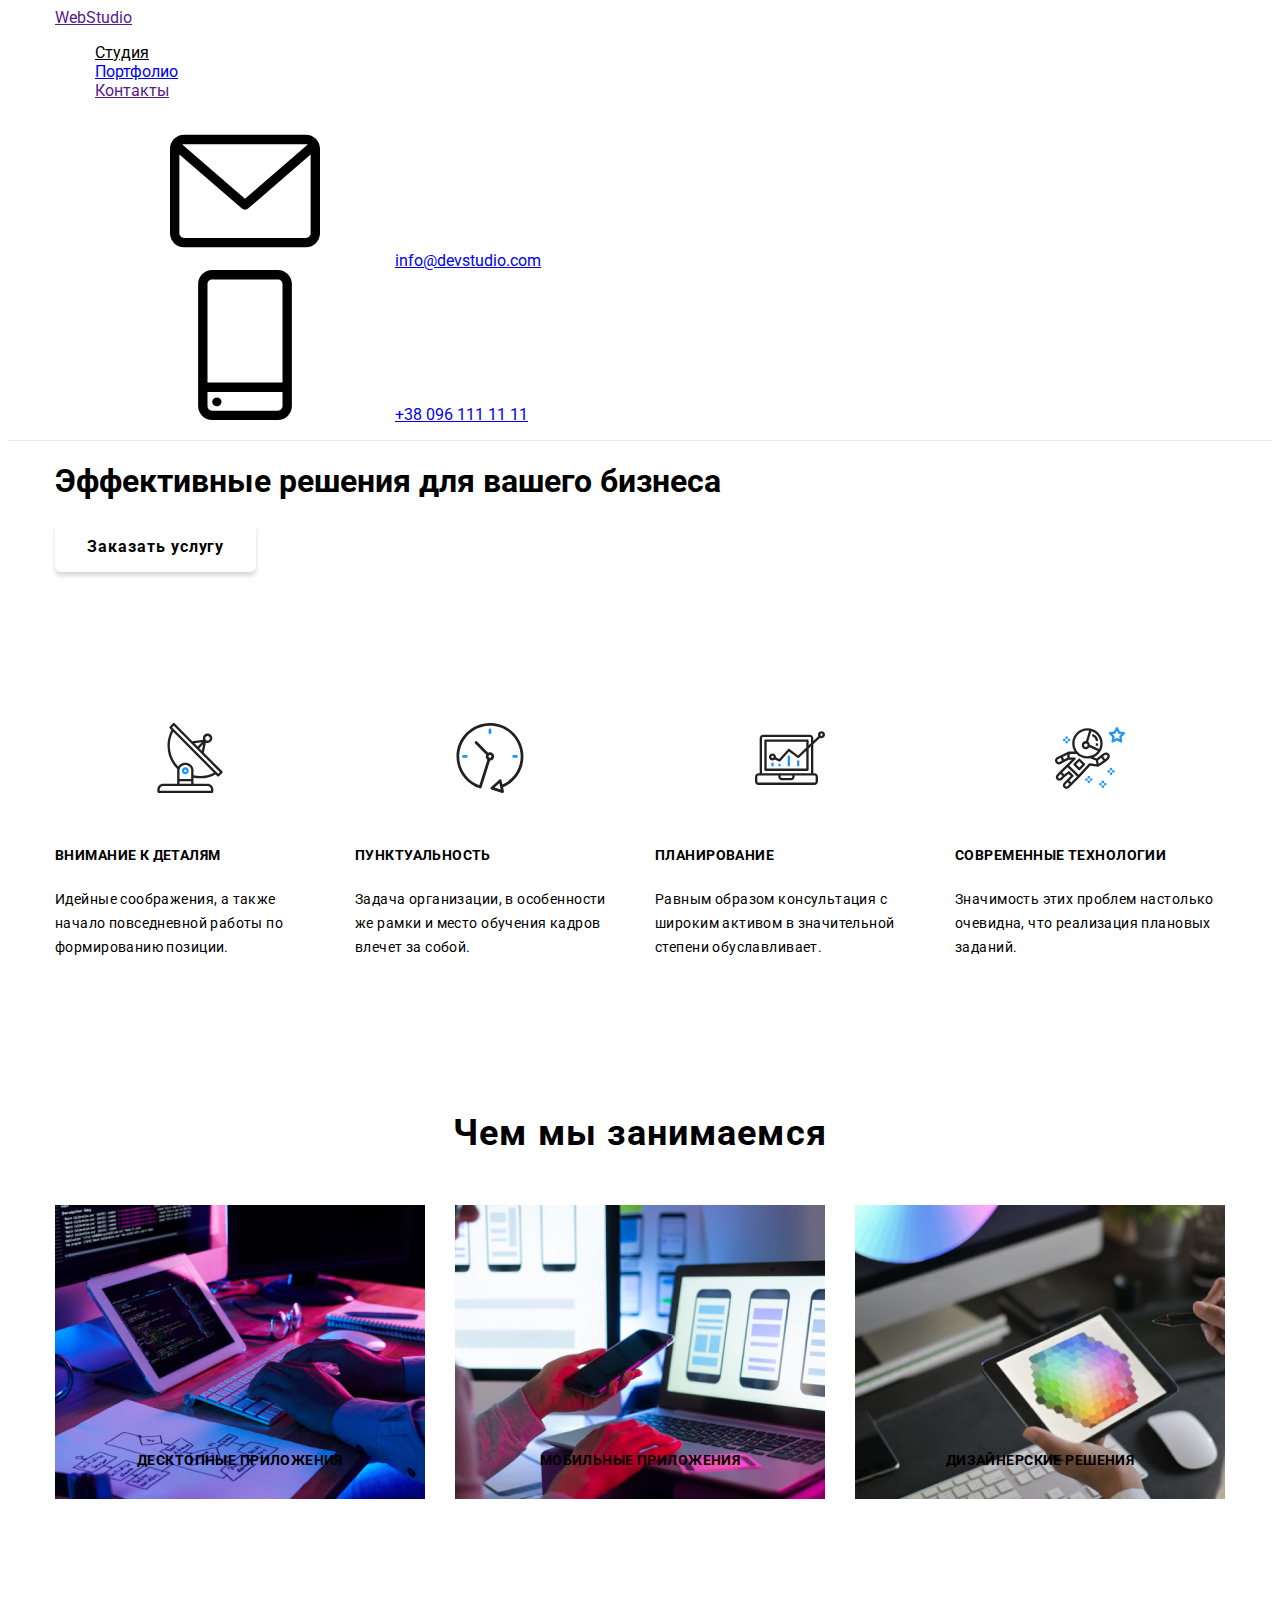
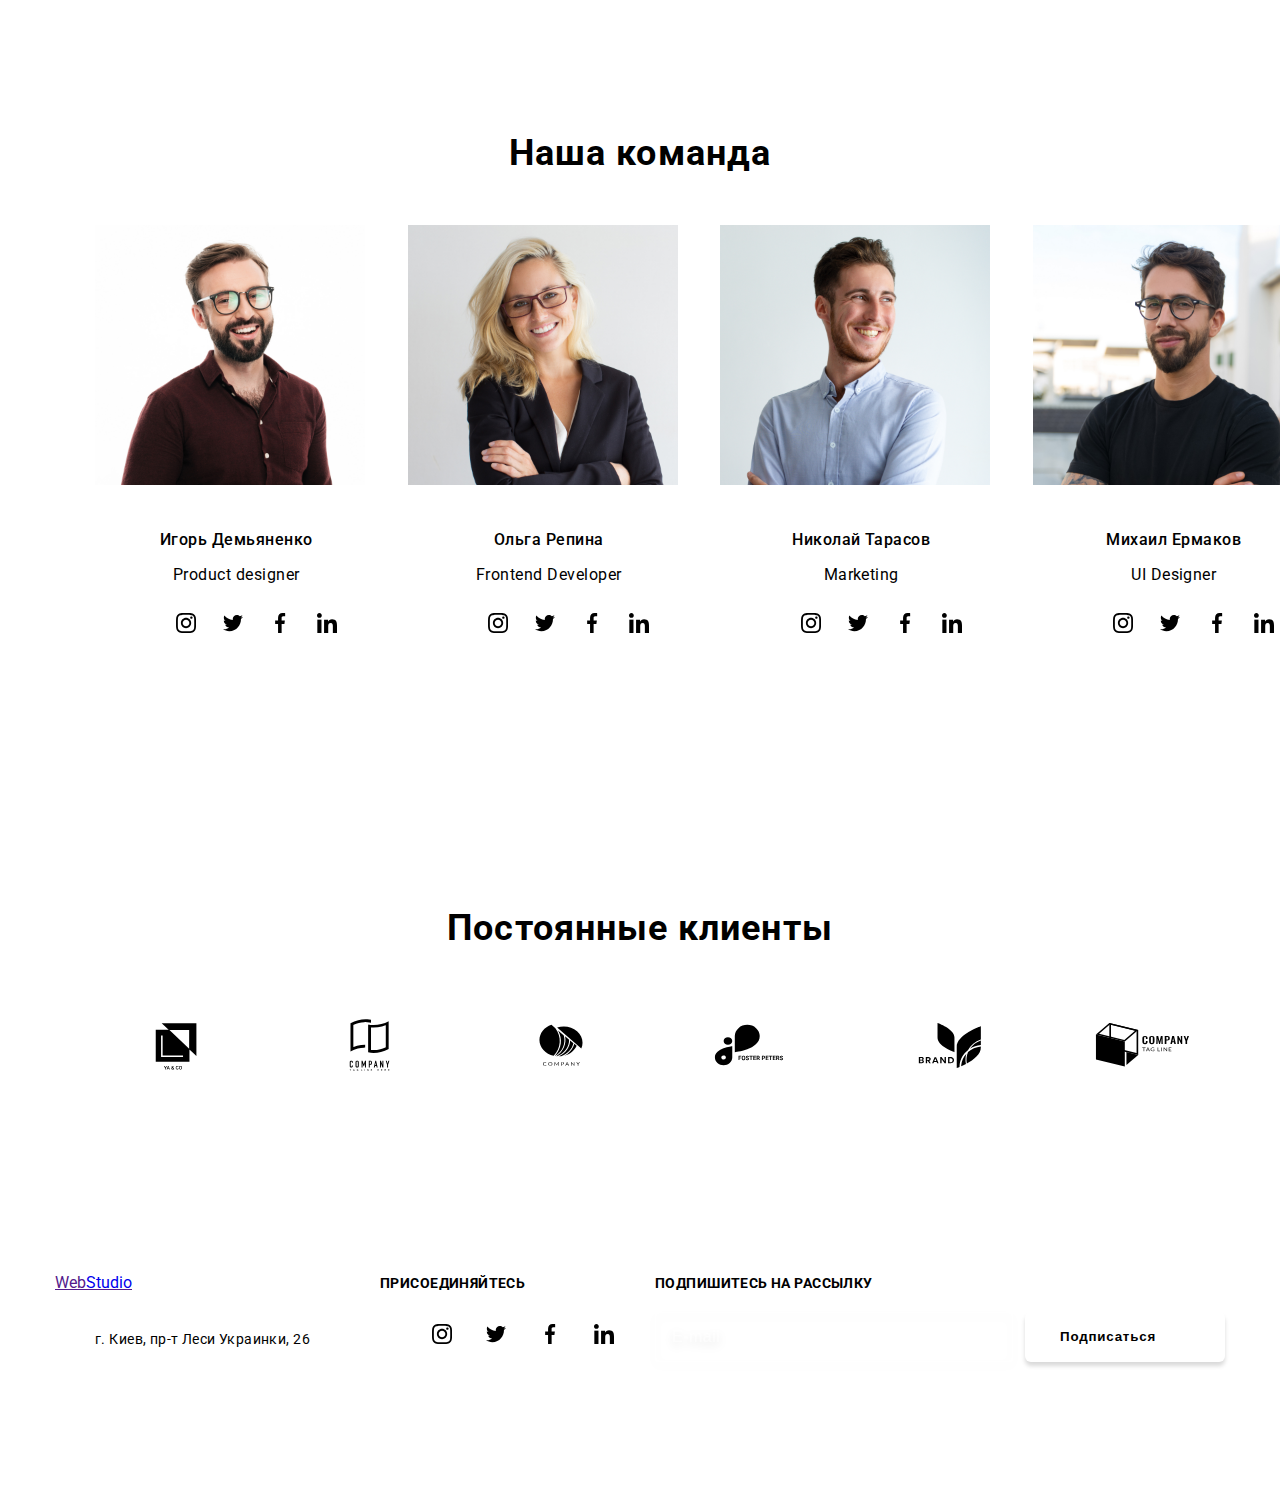
==== index.html @ b25cb5bf "HW 7 (полный П)" ====
<!DOCTYPE html>
<html lang="ru">

<head>
    <meta charset="UTF-8">
    <meta http-equiv="X-UA-Compatible" content="IE=edge">
    <meta name="viewport" content="width=device-width, initial-scale=1.0">
    
    <link rel="preconnect" href="https://fonts.googleapis.com">
    <link rel="preconnect" href="https://fonts.gstatic.com" crossorigin>
    <link
        href="https://fonts.googleapis.com/css2?family=Raleway:wght@700&family=Roboto:wght@400;500;700;900&display=swap"
        rel="stylesheet">
    <link rel="stylesheet" href="https://cdnjs.cloudflare.com/ajax/libs/modern-normalize/1.1.0/modern-normalize.min.css"
        integrity="sha512-wpPYUAdjBVSE4KJnH1VR1HeZfpl1ub8YT/NKx4PuQ5NmX2tKuGu6U/JRp5y+Y8XG2tV+wKQpNHVUX03MfMFn9Q=="
        crossorigin="anonymous" referrerpolicy="no-referrer" />
    <link rel="stylesheet" href="./css/style.css">
    <link rel="stylesheet" href="./css/main.css">
    <title>Document</title>
</head>

<body>
    <!--ШАПКА-->
    <header class="header-border">
        <div class="container">
            <nav class="header-main">
                <a href="" class="logo logo-header">Web<span class="logo-studio">Studio</span></a>
                <ul class="nav">
                    <li class="nav-item">
                        <a href="./index.html" class="nav-link current">Студия</a>
                    </li>
                    <li class="nav-item">
                        <a href="./portfolio.html" class="nav-link">Портфолио</a>
                    </li>
                    <li class="nav-item">
                        <a href="" class="nav-link">Контакты</a>
                    </li>
                </ul>
                <ul class="contacts-list">
                    <li class="li-mail">
                        <a href="mailto:info@devstudio.com" class="contacts"><svg class="header-mail">
                                <use href="./images/icons.svg#icon-envelope"></use>
                            </svg>info@devstudio.com
                        </a>
                    <li class="contacts-last-child"><a href="tel:+380961111111" class="contacts"><svg
                                class="header-phone">
                                <use href="./images/icons.svg#icon-smartphone"></use>
                            </svg>+38 096 111 11 11</a>
                    </li>
                </ul>
            </nav>
        </div>
    </header>
    <main>
        <!--ГЕРОЙ-->
        <section class="hero-section">
            <div class="container">
                <h1 class="hero-title">Эффективные решения
                    для вашего бизнеса</h1>
                <button type="button" class="hero-button button" data-modal-open>Заказать услугу</button>
            </div>
        </section>
        <!--КАК МЫ РАБОТАЕМ-->
        <section class="section">
            <div class="container">
                <h2 class="hidden">Как мы работаем</h2>
                <ul class="ul-features">
                    <li class="features-item">
                        <p class="icon-block-features">
                            <svg class="features-icon" width="70" height="70">
                                <use href="./images/icons.svg#icon-antenna-1"></use>
                            </svg>
                        </p>
                        <h3 class="features">Внимание к деталям</h3>
                        <p class="features-paragraph">Идейные соображения, а также начало повседневной работы по
                            формированию позиции.
                        </p>
                    </li>
                    <li class="features-item">
                        <p class="icon-block-features">
                            <svg class="features-icon" width="70" height="70">
                                <use href="./images/icons.svg#icon-clock-1"></use>
                            </svg>
                        </p>
                        <h3 class="features">Пунктуальность</h3>
                        <p class="features-paragraph">Задача организации, в особенности же рамки и место обучения кадров
                            влечет за
                            собой.</p>
                    </li>
                    <li class="features-item">
                        <p class="icon-block-features">
                            <svg class="features-icon" width="70" height="70">
                                <use href="./images/icons.svg#icon-lap-top"></use>
                            </svg>
                        </p>
                        <h3 class="features">Планирование</h3>
                        <p class="features-paragraph">Равным образом консультация с широким активом в значительной
                            степени
                            обуславливает.</p>
                    </li>
                    <li class="features-item">
                        <p class="icon-block-features">
                            <svg class="features-icon" width="70" height="70">
                                <use href="./images/icons.svg#icon-astronaut-1"></use>
                            </svg>
                        </p>
                        <h3 class="features">Современные ТЕХНОЛОГИИ</h3>
                        <p class="features-paragraph">Значимость этих проблем настолько очевидна, что реализация
                            плановых заданий.</p>
                    </li>
                </ul>
            </div>
        </section>
        <!--ЧЕМ МЫ ЗАНИМАЕМСЯ-->
        <section class="section-what-we-do">
            <div class="container">
                <h2 class="title-examples">Чем мы занимаемся</h2>
                <ul class="ul-what-we-do">
                    <li class="what-we-do-item">
                        <div class="pic-div"><img class="img" width="370" height="294" 
                                src="./images/box1.jpg" alt="Картинка планшета">
                            <div class="what-we-do-overlay">
                                <p class="what-we-do-text">Десктопные приложения</p>
                            </div>
                        </div>
                    </li>
                    <li class="what-we-do-item">
                        <div class="pic-div">
                            <img width="370" height="294" class="img" src="./images/box2.jpg" alt="Картинка ноутбука">
                            <div class="what-we-do-overlay">
                                <p class="what-we-do-text">Мобильные приложения</p>
                            </div>
                        </div>
                    </li>
                    <li class="what-we-do-item">
                        <div class="pic-div">
                            <img width="370" height="294" class="img" src="./images/box3.jpg"
                                alt="Картинка планшета в руках">
                            <div class="what-we-do-overlay">
                                <p class="what-we-do-text">Дизайнерские решения</p>
                            </div>
                        </div>
                    </li>
                </ul>
            </div>
        </section>
        <!--НАША КОМАНДА-->
        <section class="out-team section">
            <div class="container">
                <h2 class="title-examples">Наша команда</h2>
                <ul class="team">
                    <li class="team-item">
                        <img src="./images/team1.jpg" class="img" alt="Игорь_Демьяненко" width=270 height="260">
                        <div class="border-main">
                            <h3 class="names responcibilities">Игорь Демьяненко</h3>
                            <p class="responcibilities" lang="en">Product designer</p>
                            <ul class="team-icons-list">
                                <li class="team-icons-item">
                                    <a href="" class="team-link">
                                        <svg class="team-social-icon" width="20" height="20">
                                            <use href="./images/icons.svg#icon-instagram1"></use>
                                        </svg>
                                    </a>
                                </li>
                                <li class="team-icons-item">
                                    <a href="" class="team-link">
                                        <svg class="team-social-icon" width="20" height="20">
                                            <use href="./images/icons.svg#icon-twitter-1"></use>
                                        </svg>
                                    </a>
                                </li>
                                <li class="team-icons-item">
                                    <a href="" class="team-link">
                                        <svg class="team-social-icon" width="20" height="20">
                                            <use href="./images/icons.svg#icon-facebook-1"></use>
                                        </svg>
                                    </a>
                                </li>
                                <li class="team-icons-item">
                                    <a href="" class="team-link">
                                        <svg class="team-social-icon" width="20" height="20">
                                            <use href="./images/icons.svg#icon-linkedin-1"></use>
                                        </svg>
                                    </a>
                                </li>
                            </ul>
                        </div>
                    </li>
                    <li class="team-item">
                        <img src="./images/team2.jpg" class="img" alt="Ольга_Репина" width=270 height="260">
                        <div class="border-main">
                            <h3 class="names responcibilities">Ольга Репина</h3>
                            <p class="responcibilities" lang="en">Frontend Developer</p>
                            <ul class="team-icons-list">
                                <li class="team-icons-item">
                                    <a href="" class="team-link">
                                        <svg class="team-social-icon" width="20" height="20">
                                            <use href="./images/icons.svg#icon-instagram1"></use>
                                        </svg>
                                    </a>
                                </li>
                                <li class="team-icons-item">
                                    <a href="" class="team-link">
                                        <svg class="team-social-icon" width="20" height="20">
                                            <use href="./images/icons.svg#icon-twitter-1"></use>
                                        </svg>
                                    </a>
                                </li>
                                <li class="team-icons-item">
                                    <a href="" class="team-link">
                                        <svg class="team-social-icon" width="20" height="20">
                                            <use href="./images/icons.svg#icon-facebook-1"></use>
                                        </svg>
                                    </a>
                                </li>
                                <li class="team-icons-item">
                                    <a href="" class="team-link">
                                        <svg class="team-social-icon" width="20" height="20">
                                            <use href="./images/icons.svg#icon-linkedin-1"></use>
                                        </svg>
                                    </a>
                                </li>
                            </ul>
                        </div>
                    </li>
                    <li class="team-item">
                        <img src="./images/team3.jpg" class="img" alt="Николай_Тарасов" width=270 height="260">
                        <div class="border-main">
                            <h3 class="names responcibilities">Николай Тарасов</h3>
                            <p class="responcibilities" lang="en">Marketing</p>
                            <ul class="team-icons-list">
                                <li class="team-icons-item">
                                    <a href="" class="team-link">
                                        <svg class="team-social-icon" width="20" height="20">
                                            <use href="./images/icons.svg#icon-instagram1"></use>
                                        </svg>
                                    </a>
                                </li>
                                <li class="team-icons-item">
                                    <a href="" class="team-link">
                                        <svg class="team-social-icon" width="20" height="20">
                                            <use href="./images/icons.svg#icon-twitter-1"></use>
                                        </svg>
                                    </a>
                                </li>
                                <li class="team-icons-item">
                                    <a href="" class="team-link">
                                        <svg class="team-social-icon" width="20" height="20">
                                            <use href="./images/icons.svg#icon-facebook-1"></use>
                                        </svg>
                                    </a>
                                </li>
                                <li class="team-icons-item">
                                    <a href="" class="team-link">
                                        <svg class="team-social-icon" width="20" height="20">
                                            <use href="./images/icons.svg#icon-linkedin-1"></use>
                                        </svg>
                                    </a>
                                </li>
                            </ul>
                        </div>
                    </li>
                    <li class="team-item">
                        <img src="./images/team4.jpg" alt="Михаил_Ермаков" width=270 height="260" class="img">
                        <div class="border-main">
                            <h3 class="names responcibilities">Михаил Ермаков</h3>
                            <p class="responcibilities" lang="en">UI Designer</p>
                            <ul class="team-icons-list">
                                <li class="team-icons-item">
                                    <a href="" class="team-link">
                                        <svg class="team-social-icon" width="20" height="20">
                                            <use href="./images/icons.svg#icon-instagram1"></use>
                                        </svg>
                                    </a>
                                </li>
                                <li class="team-icons-item">
                                    <a href="" class="team-link">
                                        <svg class="team-social-icon" width="20" height="20">
                                            <use href="./images/icons.svg#icon-twitter-1"></use>
                                        </svg>
                                    </a>
                                </li>
                                <li class="team-icons-item">
                                    <a href="" class="team-link">
                                        <svg class="team-social-icon" width="20" height="20">
                                            <use href="./images/icons.svg#icon-facebook-1"></use>
                                        </svg>
                                    </a>
                                </li>
                                <li class="team-icons-item">
                                    <a href="" class="team-link">
                                        <svg class="team-social-icon" width="20" height="20">
                                            <use href="./images/icons.svg#icon-linkedin-1"></use>
                                        </svg>
                                    </a>
                                </li>
                            </ul>
                        </div>
                    </li>
                </ul>
            </div>
        </section>
        <section class="section">
            <div class="container">
                <h2 class="title-examples">Постоянные клиенты</h2>
                <ul class="team-icons-list">
                    <li class="clients-item">
                        <a href="" class="clients-link">
                            <svg class="team-social-icon" width="106" height="60">
                                <use href="./images/icons.svg#icon-logo1"></use>
                            </svg>
                        </a>
                    </li>
                    <li class="clients-item">
                        <a href="" class="clients-link">
                            <svg class="team-social-icon" width="106" height="60">
                                <use href="./images/icons.svg#icon-logo2"></use>
                            </svg>
                        </a>
                    </li>
                    <li class="clients-item">
                        <a href="" class="clients-link">
                            <svg class="team-social-icon" width="106" height="60">
                                <use href="./images/icons.svg#icon-logo3"></use>
                            </svg>
                        </a>
                    </li>
                    <li class="clients-item">
                        <a href="" class="clients-link">
                            <svg class="team-social-icon" width="106" height="60">
                                <use href="./images/icons.svg#icon-logo4"></use>
                            </svg>
                        </a>
                    </li>
                    <li class="clients-item">
                        <a href="" class="clients-link">
                            <svg class="team-social-icon" width="106" height="60">
                                <use href="./images/icons.svg#icon-logo5"></use>
                            </svg>
                        </a>
                    </li>
                    <li class="clients-item">
                        <a href="" class="clients-link">
                            <svg class="team-social-icon" width="106" height="60">
                                <use href="./images/icons.svg#icon-logo6"></use>
                            </svg>
                        </a>
                    </li>
                </ul>
            </div>
        </section>
            
    </main>
    <!--ПОДВАЛ-->
    <footer class="footer">
        <section class="footer-container">
            <div class="container-footer-left">
                <a href="" class="logo logo-foot-main">Web<span class="logo-footer">Studio</span></a>
                <address>
                    <ul>
                        <li class="footer-li-margins"><a href="https://goo.gl/maps/7hmKTm9yFbBLXRid7"
                                class="footer-address">г.
                                Киев, пр-т Леси Украинки,
                                26</a></li>
                        <li class="footer-li-margins"><a href="mailto:info@devstudio.com"
                                class="email-phone">info@devstudio.com</a><br></li>
                        <li class="footer-li-margins"><a href="tel:+380961111111" class="nav email-phone">+38 096 111 11
                                11</a></li>
                    </ul>
                </address>
            </div>
            <div class="container-footer-right">
                <p class="join-footer">Присоединяйтесь</p>
                <ul class="team">
                    <li class="team-icons-item">
                        <a href="" class="footer-link">
                            <svg class="team-social-icon" width="20" height="20">
                                <use href="./images/icons.svg#icon-instagram1"></use>
                            </svg>
                        </a>
                    </li>
                    <li class="team-icons-item">
                        <a href="" class="footer-link">
                            <svg class="team-social-icon" width="20" height="20">
                                <use href="./images/icons.svg#icon-twitter-1"></use>
                            </svg>
                        </a>
                    </li>
                    <li class="team-icons-item">
                        <a href="" class="footer-link">
                            <svg class="team-social-icon" width="20" height="20">
                                <use href="./images/icons.svg#icon-facebook-1"></use>
                            </svg>
                        </a>
                    </li>
                    <li class="team-icons-item">
                        <a href="" class="footer-link">
                            <svg class="team-social-icon" width="20" height="20">
                                <use href="./images/icons.svg#icon-linkedin-1"></use>
                            </svg>
                        </a>
                    </li>
                </ul>
            </div>
                                                <!-- subscribe -->
            <div class="subscribe">
                <p class="join-footer">Подпишитесь на рассылку</p>
                <div class="subscribe-wrap">
                    <!-- <label for="subscribe-mail" class="subscribe-label"></label> -->
                    <form action="#" class="subscribe-form">
                        <input type="email" class="subscribe-input" 
                        name="subscribe-mail" 
                        placeholder="E-mail">
                    </form>
                    <button type="submit" class="subscribe-button">Подписаться<svg class="icon-subscribe" width="24" height="24">
                            <use href="./images/icons.svg#icon-plane"></use>
                        </svg></button>
                </div>
            </div>
        </section>
    </footer>
                                                <!-- MODAL WINDOW -->
    <div class="backdrop is-hidden" data-modal>
        <div class="modal">
            <button type="button" class="modal-close" data-modal-close>
                <svg class="close-icon" width="18" height="18">
                    <use href="./images/icons.svg#icon-modal-close"></use>
                </svg>  
            </button>
            <p class="modal-title">Оставьте свои данные, мы вам перезвоним</p>
            <form action="#" class="modal-form">
                <div class="modal-form-field">
                    <label for="user-name" class="modal-input-text">Имя</label>
                    <div class="imput-wrap">
                        <input type="text" name="user-name" class="modal-input" id="user-name">
                        <svg class="modal-icon-name" width="18" height="18">
                            <use href="./images/icons.svg#icon-person"></use>
                        </svg>
                    </div>
                </div>
                <div class="modal-form-field">
                    <label for="user-mail" class="modal-input-text">Телефон</label>
                    <div class="imput-wrap">
                        <input type="text" name="user-mail" class="modal-input" id="user-mail">
                        <svg class="modal-icon-name" width="18" height="18">
                            <use href="./images/icons.svg#icon-phone"></use>
                        </svg>
                    </div>
                </div>
                <div class="modal-form-field">
                    <label for="user-tel" class="modal-input-text">Почта</label>
                    <div class="imput-wrap">
                        <input type="tel" name="user-tel" class="modal-input" id="user-tel">
                        <svg class="modal-icon-name" width="18" height="18">
                            <use href="./images/icons.svg#icon-mail"></use>
                        </svg>
                    </div>
                </div>
                <div class="comments">
                    <label for="user-text" class="modal-input-text">Комментарий</label>
                    <textarea name="user-text" placeholder="Введите текст" class="modal-textarea" id="user-text"></textarea>
                </div>
                    <div class="checkbox-wrap">
                        <input type="checkbox" name="terms & conditions" id="checkbox" class="checkbox">
                        <label for="checkbox" class="checkbox-text"><span>
                            <svg class="icon-checked" width="16" height="15">
                                <use href="./images/icons.svg#checked-vectr"></use>
                            </svg>
                        </span>Соглашаюсь с рассылкой и принимаю &nbsp;<a href="" class="checkbox-link">Условия договора</a>
                        </label>
                    </div>
                <button type="submit" class="button modal-button">Отправить</button>
            </form>
        </div>
    </div>
    <script src="./js/modal.js"></script>
</body>
</html>
---- css/style.css ----
:root {
  /*---------------------------ROOT COLORS-----------------------*/

  "printWidth": 100,
  "tabWidth": 2,
  "useTabs": false,
  "semi": true,
  "singleQuote": true,
  "trailingComma": "all",
  "bracketSpacing": true,
  "jsxBracketSameLine": false,
  "arrowParens": "avoid",
  "proseWrap": "always"
}
/*----------------------------------------BOX SIZING--------------------------------------*/
html {
  box-sizing: border-box;
}
*,
*::before,
*::after {
  box-sizing: inherit;
}
/*---------------------------------------------BODY--------------------------------------*/
body {
  font-family: "roboto", sans-serif;
  background-color: var(--background-color);
  color: var(--primary-text-color);
}

.container {
  width: 1200px;
  padding: 0 15px;
  margin: 0 auto;
}


.button {
  cursor: pointer;
}
.img {
display: block;
max-width: 100%;
height: auto;
}

address {
  font-style: normal;
  text-decoration: none;
}
.section-what-we-do {
  padding-bottom: 94px;
}
.section {
  padding-top: 94px;
  padding-bottom: 94px;
}
.no-padding {
  padding-top: 0;
  padding-bottom: 0;
}
.hidden {
   position: absolute;
    width: 1px;
    height: 1px;
    margin: -1px;
    border: 0;
    padding: 0;
    white-space: nowrap;
    clip-path: inset(100%);
    clip: rect(0 0 0 0);
    overflow: hidden;
}

/*---------------------------------------------site nav-----------------------------------------------*/

/*---------------------------------------------HERO--------------------------------------*/


/*---------------------------------------------BUTTON--------------------------------------*/
.button {
  display: inline-block;
  font-family: inherit;
  font-size: 16px;
  display: flex;
  align-items: center;
  text-align: center;
  letter-spacing: 0.06em;
  border: none;
}
.hero-button {
  border-radius: 6px;
  font-weight: 700;
  line-height: 1.87;
  padding: 10px 32px;
  display: inline-block;
  text-align: center;
  color: var(--title-text-color);
  background-color: var(--accent-text-color);
  box-shadow: 0px 4px 4px rgba(0, 0, 0, 0.15);
  }
.current {
  color: var(--accent-text-color);
}
.filter-button {
  border-radius: 4px;
  color: var(--secondary-text-color);
  background-color: var(--secondary-background-color);
  font-weight: 500;
  font-size: 16px;
  line-height: 1.62;
  text-align: center;
  letter-spacing: 0.03em;
  padding: 6px 22px;
  width: auto;
  transition: color var(--transition-time) var(--cubic-bezier), 
  background-color var(--transition-time) var(--cubic-bezier), 
  box-shadow var(--transition-time) var(--cubic-bezier);
}
.filter-button:hover,
.filter-button:focus {
  color: var(--background-color);
  background-color: var(--accent-text-color);
  box-shadow: var(--box-shadow);
}
.filter-current{
  color: var(--background-color);
  background-color: var(--accent-text-color);
  box-shadow: var(--box-shadow);
}
.filter-margins {
  margin-left: 8px;
}
.filter-margins:first-child {
  margin-left: 0;
}
.btn {
  display: inline-block;
}
/*--------------------------------------------SECTION--------------------------------------------*/

ul {
  list-style: none;
}

/*-----------------------------------------Features Как мы работаем--------------------------------------*/
.ul-features {
  display: flex;
  padding-left: 0;
}
.ul-features:first-child {
  margin-left: 0;
}

.features-item + .features-item {
  margin-left: 30px;
}

.icon-block-features {
  margin-bottom: 30px;
  display: flex;
  background-color: var(--secondary-background-color);
  width: 270px;
  height: 120px;
  align-items: center;
  justify-content: center;
  border-radius: 6px;
}
.features-icon {
  display: inline-block;
  justify-content: center;
  align-items: center;
}
.features {
  margin-bottom: 10px;
  display: flex;
  color: var(--secondary-text-color);
  margin-bottom: 10px;
  font-weight: 700;
  font-size: 14px;
  line-height: 1.14;
  letter-spacing: 0.03em;
  text-transform: uppercase;
}
.features-paragraph {
  display: inline-block;
  width: 270px;
  font-size: 14px;
  line-height: 1.71;
  letter-spacing: 0.03em;
}

/*---------------------------------------------EXAMPLES--------------------------------------*/
.ul-what-we-do {
  display: flex;
  padding-left: 0;
}
.what-we-do-item {
  margin-left: 30px;
}
.what-we-do-item:first-child {
  margin-left: 0;
}
.title-examples {
  margin-bottom: 50px;

  color: var(--secondary-text-color);
  font-weight: 700;
  font-size: 36px;
  line-height: 1.16;
  text-align: center;
  letter-spacing: 0.03em;
}
.pic-div{
position: relative;
overflow: hidden;
}
.what-we-do-overlay {
  position: absolute;
  bottom: 3px;
  display: flex;
  width: 100%;
  height: 70px;
  justify-content: center;
  align-items: center;
  background-color: var(--overlay-bgc);

}
.what-we-do-text {

color: var(--title-text-color);
font-weight: 700;
font-size: 14px;
line-height: 1.14;
text-align: center;
letter-spacing: 0.03em;
text-transform: uppercase;
}
/*---------------------------------------------OUR TEAM--------------------------------------*/
.out-team {
  background-color: var(--secondary-background-color);
}
.team {
  display: flex;
}
.team-item {
  margin-right: 30px;
  width: calc(100% / 4);
}
.team-item:last-child {
  margin-right: 0;
}

.div-team {
  background-color: var(--background-color);
}
.names {
  color: var(--secondary-text-color);
  font-weight: 500;
  margin-bottom: 10px;
}
.responcibilities {
  font-size: 16px;
  line-height: 1.18;
  text-align: center;
  letter-spacing: 0.03em;
  margin-bottom: 16px;
}
.team-icons-list {
  display: flex;
  justify-content: center;
}
.team-icons-item {
  width: 44px;
  height: 44px;
}
.team-icons-item + .team-icons-item {
  margin-left: 10px;
}
.team-social-icon {
  fill: currentColor;
}
/* .team-social-icon:hover,
.team-social-icon:focus {
  fill: var(--title-text-color);
} */
.team-link {
  width: 100%;
  height: 100%;
  border-radius: 50%;
  display: flex;
  align-items: center;
  justify-content: center;
  color: var(--icon-fill-main);
  transition: color var(--transition-time) var(--cubic-bezier), background-color var(--transition-time) var(--cubic-bezier);
}
.team-link:hover,
.team-link:focus {
  background-color: var(--accent-text-color);
  color: var(--title-text-color);
}
/* .team-link:hover .team-social-icon,
.team-link:focus .team-social-icon {
  fill: var(--title-text-color);
} */
/*-------------------------------------OUR CLIENTS--------------------------------------*/
.clients-item {
  width: 170px;
  height: 92px;
}
.clients-item + .clients-item {
  margin-left: 30px;
}
.clients-link {
  width: 100%;
  height: 100%;
  border-radius: 6px;
  display: flex;
  align-items: center;
  justify-content: center;
  color: var(--icon-fill-main);
  border: 1px solid var(--icon-fill-main);
  transition: color var(--transition-time) var(--cubic-bezier), border-color var(--transition-time) var(--cubic-bezier);
}
.clients-link:hover,
.clients-link:focus {
  color: var(--accent-text-color);
  border: 1px solid var(--accent-text-color)
}
/*---------------------------------------------FOOTER--------------------------------------*/

.footer {
  padding-top: 60px;
  padding-bottom: 60px;
  background-color: var(--third-background-color);
  
}
.footer-container {

  display: flex;
  align-items: baseline;
  width: 1200px;
  padding: 0 15px;
  margin: 0 auto;
  text-align: baseline;
}
.footer-link {
  width: 100%;
  height: 100%;
  border-radius: 50%;
  display: flex;
  align-items: center;
  justify-content: center;
  color: var(--title-text-color);
  background-color: rgba(255, 255, 255, 10%);
  transition: background-color var(--transition-time) var(--cubic-bezier);
}
.footer-link:hover,
.footer-link:focus {
  background-color:var(--accent-text-color);
}
.logo-foot-main {
  display: inline-block;
  margin-bottom: 20px;
}
.logo-footer {
  color: var(--title-text-color);
}
.container-footer-left {
  display: block;
  min-width: 231px;
  margin-right: 70px;
}
.container-footer-right {

}

.email-phone {
  display: inline-block;
  text-decoration: none;
  font-weight: 400;
  color: rgba(255, 255, 255, 0.6);
  font-size: 14px;
  line-height: 1.71;
  letter-spacing: 0.03em;
  transition: color var(--transition-time) var(--cubic-bezier);
}
.email-phone:hover,
.email-phone:focus {
  color: var(--accent-text-color);
}
.footer-address {
  display: inline-block;
  text-decoration: none;
  font-style: normal;
  font-weight: 400;
  color: var(--title-text-color);
  font-size: 14px;
  line-height: 1.71;
  letter-spacing: 0.03em;
  transition: color var(--transition-time) var(--cubic-bezier);
}
.footer-address:hover,
.footer-address:focus {
  color: var(--accent-text-color);
}
.footer-li-margins {
  max-width: 231px;
  margin-bottom: 9px;
}
.footer-li-margins:last-child {
  margin-bottom: 0;
}
.join-footer {
margin-bottom: 20px;
color: var(--title-text-color);
font-weight: 700;
font-size: 14px;
line-height: 1.14;
letter-spacing: 0.03em;
text-transform: uppercase;
}
/* -------------------------------------------------SUBSCRIBE------------------------------------------------ */
.subscribe {
  margin-left: auto;
}
.subscribe-wrap {
  display: flex;
}
.subscribe-input {
  width: 358px;
  height: 50px;
  padding: 15px 16px;
  margin-right: 12px;
  border: 1px solid rgba(255, 255, 255, 0.3);;
  border-radius: 4px;
  background-color: transparent;
  font-size: 16px;
  line-height: 1.25;
  align-items: center;
  letter-spacing: 0.03em;
  color: rgba(255, 255, 255, 0.6);
  filter: drop-shadow(0px 4px 4px rgba(0, 0, 0, 0.15));
}
.subscribe-input::placeholder {
  font-size: 16px;
  line-height: 1.25;
  align-items: center;
  letter-spacing: 0.03em;
  color: rgba(255, 255, 255, 0.6);
}
.subscribe-button {
  display: flex;
  justify-content: center;
  align-items: center;
  cursor: pointer;
  width: 200px;
  height: 50px;
  border-radius: 6px;
  font-weight: 700;
  line-height: 1.87;
  padding: auto auto;
  vertical-align: center;
  color: var(--title-text-color);
  background-color: var(--accent-text-color);
  letter-spacing: 0.06em;
  border: none;
  box-shadow: 0px 4px 4px rgba(0, 0, 0, 0.15);  
}
.icon-subscribe {
  margin-left: 10px;
  }
/*---------------------------------------------PORTFOLIO--------------------------------------*/
.header-border {
  border-bottom: 1px solid #ececec;
  }
.border-main {
  padding: 30px 32px;
  background-color: var(--background-color);
  border-radius: 0 0 6px 6px;
  box-shadow: var(--box-shadow-long)
}
.border-portfolio {
  border-bottom: 1px solid #ececec;
  border-right: 1px solid #ececec;
  border-left: 1px solid #ececec;
  padding: 20px 24px;
}

.nav-portfolio {
  display: flex;
  align-items: center;
}

.p-portfolio-padding {
  padding-bottom: 27px;
}
.ul-filter {
  display: flex;
  justify-content: center;
  margin-bottom: 50px;
}
.portfolio-link {
  text-decoration: none;
  display: block;
  transition: box-shadow var(--transition-time) var(--cubic-bezier);
}
.portfolio-link:hover,
.portfolio-link:focus {
box-shadow: var(--box-shadow-pf-card)
}

.portfolio-title {
  color: var(--secondary-text-color);
  font-weight: 700;
  font-size: 18px;
  line-height: 2;
  letter-spacing: 0.06em;
  margin-top: 0;
  margin-bottom: 4px;
}
.portfolio-paragraph {
  color: var(--primary-text-color);
  font-size: 16px;
  line-height: 1.87;
  letter-spacing: 0.03em;
}
.pf-overlay-text {
  color: var(--title-text-color);
  font-size: 18px;
  line-height: 1.56;
  letter-spacing: 0.03em;
 
}
.overlay {
  position: absolute;
  width: 100%;
  height: 100%;
  padding: 63px 24px;
  background-color: var(--bgc-portfolio-cards);
  transition: transform var(--transition-time) var(--cubic-bezier);
  overflow: auto;
}
.portfolio-link:hover .overlay {
  transform: translateY(-100%);  
}
.portfolio-link:focus .overlay {
  transform: translateY(-100%);  
}
.flex-container {
  display: flex;
  flex-wrap: wrap;
  padding-left: 0;
}
.flex-item {
  width: 370px;
  margin-right: 30px;
  margin-bottom: 30px;
}
.flex-item:nth-child(3n) {
  margin-right: 0;
}
.flex-item:nth-last-child(-n + 3) {
  margin-bottom: 0;
}
.ul-contacts-portfolio {
  margin-left: auto;
}
.contacts-portfolio {
  display: flex;
  color: var(--primary-text-color);
  text-decoration: none;
}
.contacts-portfolio + .contacts-portfolio {
  margin-left: 50px;
}
.contacts-portfolio:hover,
.contacts-portfolio:focus {
  color: var(--accent-text-color);
}
.header-ul-margin {
  margin-left: 93px;
  padding-top: 32px;
  padding-bottom: 32px;
}

/*--------------------------------MODAL WINDOW-------------------------------*/
.backdrop {
  position: fixed;
  top:0;
  left:0;

  width: 100vw;
  height: 100vh ;
  background-color:rgba(0, 0, 0, 0.2);
  transition: opacity var(--transition-time) var(--cubic-bezier), visibility var(--transition-time) var(--cubic-bezier);
  }
.backdrop.is-hidden .modal {
  transform: translate(-50%, -50%) scale(1.5);
}

.modal {
  position: absolute;
  top: 50%;
  left: 50%;
  transform: translate(-50%, -50%) scale(1);
  width: 528px;
  min-height: 581px;
  padding: 40px;
  box-shadow: 0px 1px 3px rgba(0, 0, 0, 0.12), 0px 1px 1px rgba(0, 0, 0, 0.14), 0px 2px 1px rgba(0, 0, 0, 0.2);
  border-radius: 4px;
  background-color: rgba(255, 255, 255, 1);
  transition: transform 250ms;
}
.modal-title {
margin-bottom: 12px;
font-weight: 700;
font-size: 20px;
color: var(--secondary-text-color);
line-height: 1.15;
text-align: center;
letter-spacing: 0.03em;
}
.modal-form-field {
  margin-bottom: 10px;
}
.imput-wrap {
  position: relative;
}
.modal-input {
  padding-left: 42px;
  width: 100%; 
  height: 40px;
  outline: none;
  border: 1px solid rgba(33, 33, 33, 0.2);
  border-radius: 4px;
  background-color: transparent;
  transition: border-color var(--transition-time) var(--cubic-bezier);
}
.modal-input:focus + .modal-icon-name,
.modal-input:hover + .modal-icon-name {
  fill: var(--accent-text-color);
}
.modal-input:focus,
.modal-input:hover {
  border-color: var(--accent-text-color);
  cursor: pointer;
}
.modal-icon-name {
  position: absolute;
  top: 50%;
  transform: translateY(-50%);
  left:12px;
  transition: fill var(--transition-time) var(--cubic-bezier);
}
.modal-input-text {
display: block;
margin-bottom: 4px;
color: var(--primary-text-color);
font-size: 12px;
line-height: 1.16;
letter-spacing: 0.01em;

}
.modal-textarea {
width: 100%; 
height: 120px;
outline: none;
border: 1px solid rgba(33, 33, 33, 0.2);
border-radius: 4px;
padding: 12px 16px;
resize: none;
background-color: transparent;
transition: border-color var(--transition-time) var(--cubic-bezier);
}
.modal-textarea:focus,
.modal-textarea:hover {
  border-color: var(--accent-text-color);
  cursor: pointer;
}
.modal-textarea::placeholder {
color: rgba(117, 117, 117, 0.5);
font-size: 12px;
line-height: 1.16;
letter-spacing: 0.01em;
color: rgba(117, 117, 117, 0.5);
}
.modal-button {
  display: block;
  margin: 0 auto;
  border-radius: 6px;
  font-weight: 700;
  line-height: 1.87;
  padding: 10px 54px;
  color: var(--title-text-color);
  background-color: var(--accent-text-color);
  box-shadow: 0px 4px 4px rgba(0, 0, 0, 0.15);
}
.checkbox {
- webrit-appearance:none;
- moz-appearance:none;
appearance: none;
position: absolute;
}
.checkbox-link {
text-decoration-skip-ink: none;
font-size: 14px;
line-height: 1.71;
color: var(--accent-text-color);
letter-spacing: 0.03em; 
}
.checkbox-text {
display: flex;
justify-content: center;
align-items: center;
font-size: 14px;
line-height: 1.71;
letter-spacing: 0.03em;
transition: border-color var(--transition-time) var(--cubic-bezier);
}


.checkbox-text span {
  width: 16px;
  height: 15px;
  margin-right: 11px;
  border: 2px solid var(--secondary-text-color);
  border-radius: 2px;
  display: flex;
  justify-content: center;
  align-items: center;
  transition: background-color var(--transition-time) var(--cubic-bezier), 
  border-color var(--transition-time) var(--cubic-bezier);
}
.checkbox-text span:hover,
.checkbox-text span:focus {
cursor: pointer;
border-color: var(--accent-text-color)
}
.checkbox-text:hover span,
.checkbox-text:focus span{
  cursor: pointer;
  border: 3px solid red;
  border-color: var(--accent-text-color)
}
.checkbox-text:hover {
  cursor: pointer;
}
.icon-checked {
  fill: transparent;
  transition: fill var(--transition-time) var(--cubic-bezier);
}

.comments {
margin-bottom: 20px;
}
/* font-size: 14px;
line-height: 1.71;
color: var(--primary-text-color);
letter-spacing: 0.03em;  
} */

.checkbox:checked + .checkbox-text span {
  background-color: var(--accent-text-color);
  background-position: center;
  background-origin: border-box;
  background-size: cover;
  border: none;
  }
  .checkbox:checked + .checkbox-text .icon-checked {
    fill: var(--background-color);
  }
.checkbox-wrap {
  display: flex;
  align-items: center;
  justify-content: center;
  margin-bottom: 30px;
}
.modal-close {
  position: absolute;
  top:14px;
  right:14px;
  width: 30px;
  height: 30px;
  background-color: transparent;
  border: 1px solid rgba(0, 0, 0, 0.1);
  border-radius: 50%;
  display: flex;
  align-items: center;
  justify-content: center;
  transition: fill var(--transition-time) var(--cubic-bezier);
}
.modal-close:hover,
.modal-close:focus {
fill: var(--accent-text-color);
cursor: pointer;
}
.is-hidden {
  visibility: hidden;
  opacity: 0;
  pointer-events: none;
}
---- css/main.css ----
@import url(./sass/utils/_vars.scss);
@import url(./sass/base/_reset.scss);
@import url(./sass/layout/_header.scss);
@import url(./sass/layout/_hero.scss);
/*# sourceMappingURL=main.css.map */
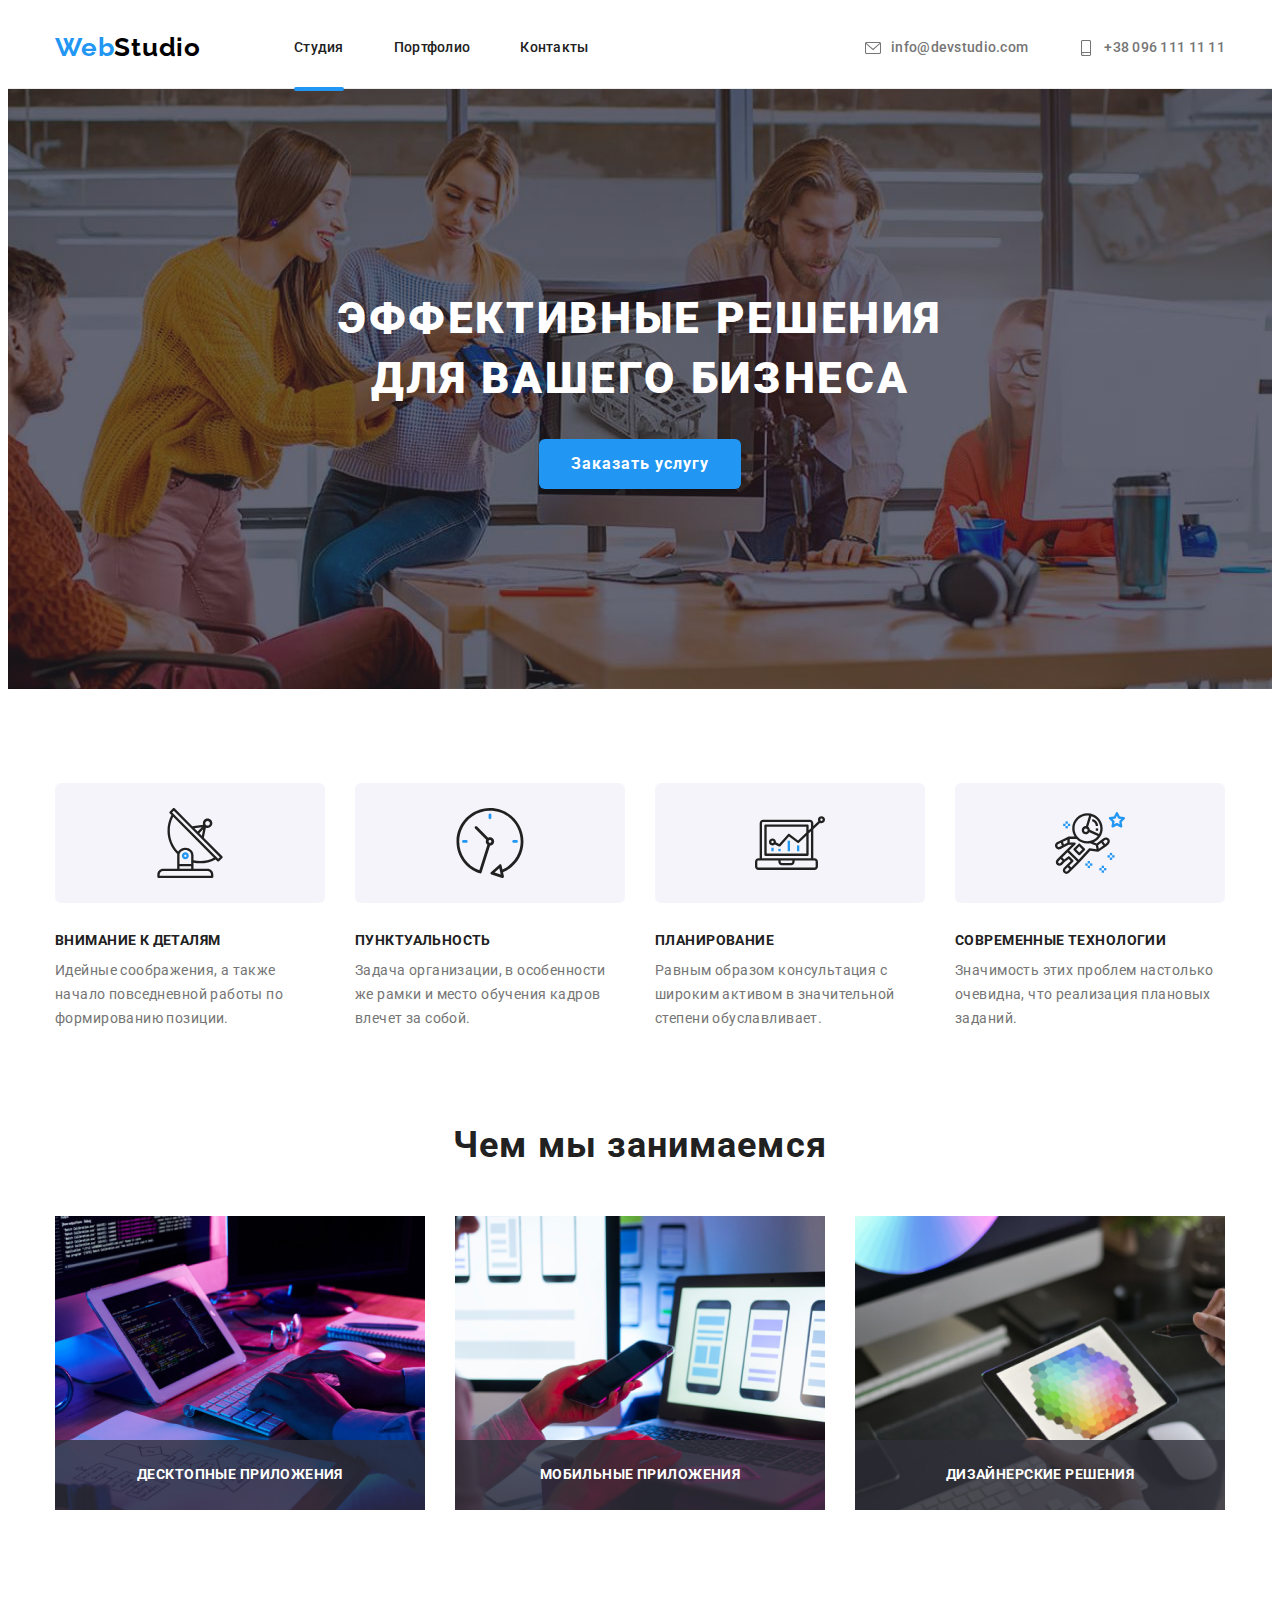
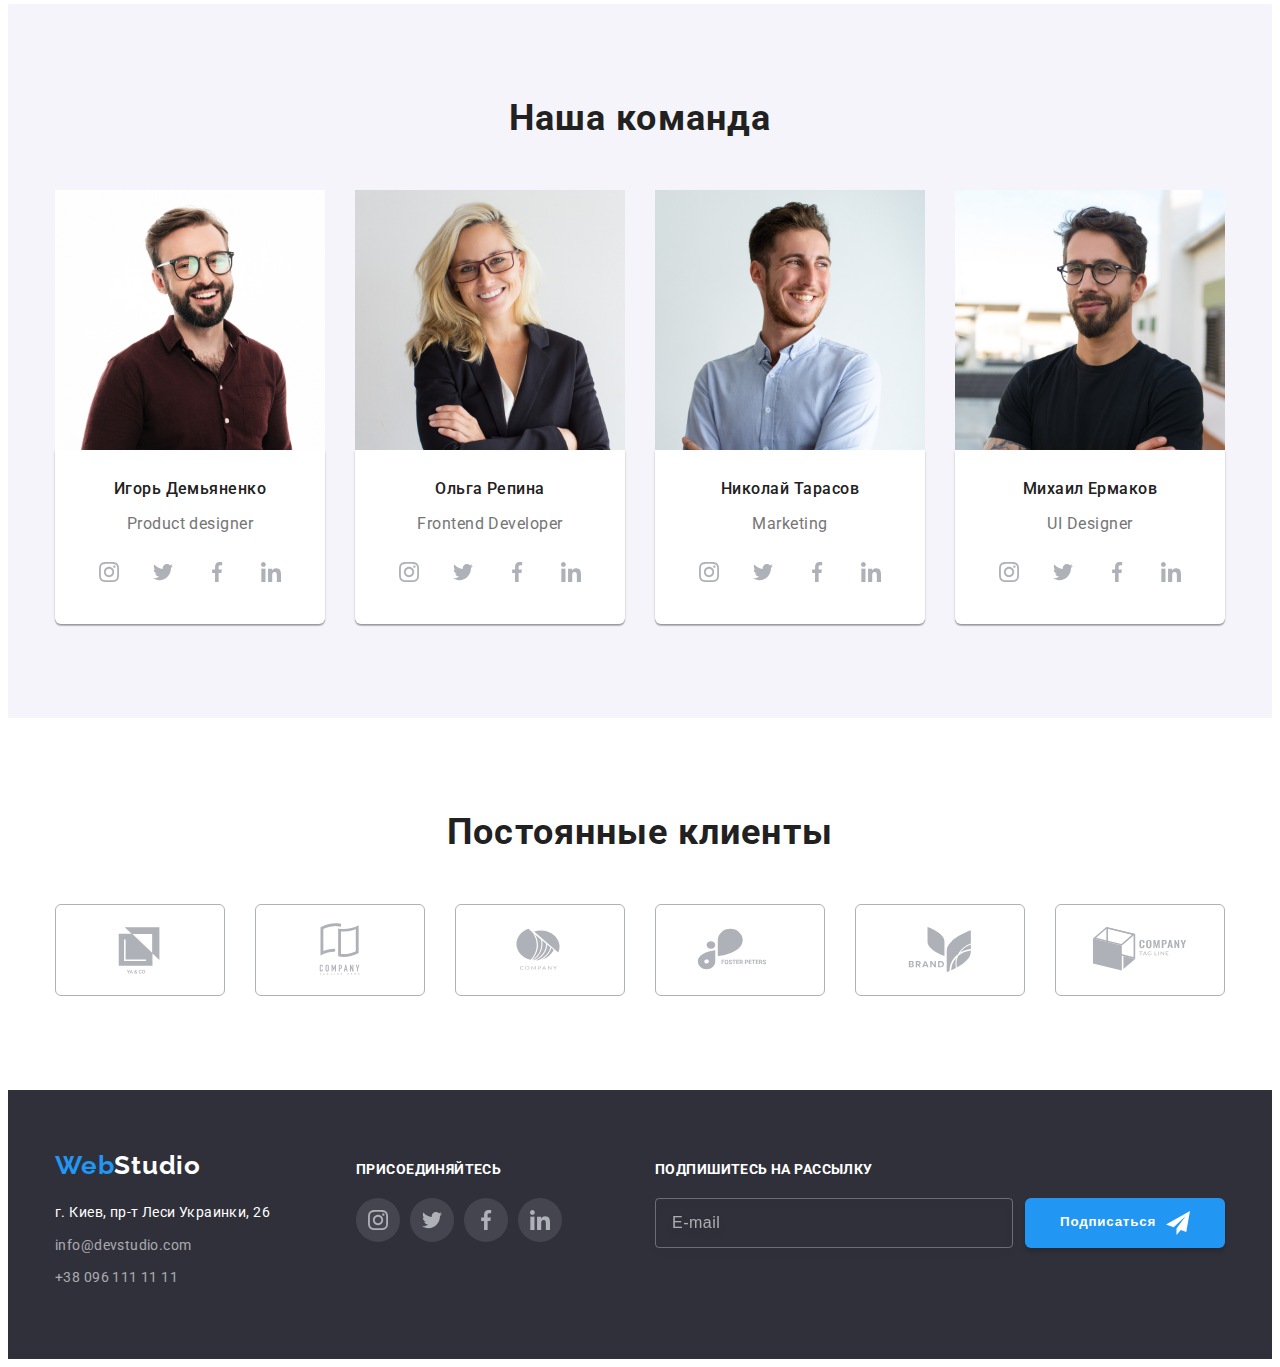
==== commit b0be7a73: "HW 7 first push after finishing" ====
--- a/index.html
+++ b/index.html
@@ -14,8 +14,8 @@
     <link rel="stylesheet" href="https://cdnjs.cloudflare.com/ajax/libs/modern-normalize/1.1.0/modern-normalize.min.css"
         integrity="sha512-wpPYUAdjBVSE4KJnH1VR1HeZfpl1ub8YT/NKx4PuQ5NmX2tKuGu6U/JRp5y+Y8XG2tV+wKQpNHVUX03MfMFn9Q=="
         crossorigin="anonymous" referrerpolicy="no-referrer" />
-    <link rel="stylesheet" href="./css/style.css">
-    <link rel="stylesheet" href="./css/main.css">
+    <!-- <link rel="stylesheet" href="./css/style.css"> -->
+    <link rel="stylesheet" href="./css/main.min.css">
     <title>Document</title>
 </head>
 
@@ -23,27 +23,27 @@
     <!--ШАПКА-->
     <header class="header-border">
         <div class="container">
-            <nav class="header-main">
-                <a href="" class="logo logo-header">Web<span class="logo-studio">Studio</span></a>
-                <ul class="nav">
-                    <li class="nav-item">
-                        <a href="./index.html" class="nav-link current">Студия</a>
-                    </li>
-                    <li class="nav-item">
-                        <a href="./portfolio.html" class="nav-link">Портфолио</a>
-                    </li>
-                    <li class="nav-item">
-                        <a href="" class="nav-link">Контакты</a>
-                    </li>
-                </ul>
-                <ul class="contacts-list">
-                    <li class="li-mail">
-                        <a href="mailto:info@devstudio.com" class="contacts"><svg class="header-mail">
+            <nav class="nav">
+                <a href="" class="logo--header logo">Web<span class="logo__studio">Studio</span></a>
+                <ul class="nav__list">
+                    <li class="nav__item">
+                        <a href="./index.html" class="nav__link current">Студия</a>
+                    </li>
+                    <li class="nav__item">
+                        <a href="./portfolio.html" class="nav__link">Портфолио</a>
+                    </li>
+                    <li class="nav__item">
+                        <a href="" class="nav__link">Контакты</a>
+                    </li>
+                </ul>
+                <ul class="contacts">
+                    <li class="contacts__list">
+                        <a href="mailto:info@devstudio.com" class="contacts__link"><svg class="contacts__icon">
                                 <use href="./images/icons.svg#icon-envelope"></use>
                             </svg>info@devstudio.com
                         </a>
-                    <li class="contacts-last-child"><a href="tel:+380961111111" class="contacts"><svg
-                                class="header-phone">
+                    <li class="contacts__list"><a href="tel:+380961111111" class="contacts__link"><svg
+                                class="contacts__icon">
                                 <use href="./images/icons.svg#icon-smartphone"></use>
                             </svg>+38 096 111 11 11</a>
                     </li>
@@ -53,91 +53,91 @@
     </header>
     <main>
         <!--ГЕРОЙ-->
-        <section class="hero-section">
+        <section class="hero__section">
             <div class="container">
-                <h1 class="hero-title">Эффективные решения
+                <h1 class="hero__title">Эффективные решения
                     для вашего бизнеса</h1>
-                <button type="button" class="hero-button button" data-modal-open>Заказать услугу</button>
+                <button type="button" class="hero__button button" data-modal-open>Заказать услугу</button>
             </div>
         </section>
         <!--КАК МЫ РАБОТАЕМ-->
         <section class="section">
             <div class="container">
                 <h2 class="hidden">Как мы работаем</h2>
-                <ul class="ul-features">
-                    <li class="features-item">
-                        <p class="icon-block-features">
-                            <svg class="features-icon" width="70" height="70">
+                <ul class="features">
+                    <li class="features__item">
+                        <p class="features__icon-block">
+                            <svg class="features__icon" width="70" height="70">
                                 <use href="./images/icons.svg#icon-antenna-1"></use>
                             </svg>
                         </p>
-                        <h3 class="features">Внимание к деталям</h3>
-                        <p class="features-paragraph">Идейные соображения, а также начало повседневной работы по
+                        <h3 class="features__title">Внимание к деталям</h3>
+                        <p class="features__paragraph">Идейные соображения, а также начало повседневной работы по
                             формированию позиции.
                         </p>
                     </li>
-                    <li class="features-item">
-                        <p class="icon-block-features">
-                            <svg class="features-icon" width="70" height="70">
+                    <li class="features__item">
+                        <p class="features__icon-block">
+                            <svg class="features__icon" width="70" height="70">
                                 <use href="./images/icons.svg#icon-clock-1"></use>
                             </svg>
                         </p>
-                        <h3 class="features">Пунктуальность</h3>
-                        <p class="features-paragraph">Задача организации, в особенности же рамки и место обучения кадров
+                        <h3 class="features__title">Пунктуальность</h3>
+                        <p class="features__paragraph">Задача организации, в особенности же рамки и место обучения кадров
                             влечет за
                             собой.</p>
                     </li>
-                    <li class="features-item">
-                        <p class="icon-block-features">
-                            <svg class="features-icon" width="70" height="70">
+                    <li class="features__item">
+                        <p class="features__icon-block">
+                            <svg class="features__icon" width="70" height="70">
                                 <use href="./images/icons.svg#icon-lap-top"></use>
                             </svg>
                         </p>
-                        <h3 class="features">Планирование</h3>
-                        <p class="features-paragraph">Равным образом консультация с широким активом в значительной
+                        <h3 class="features__title">Планирование</h3>
+                        <p class="features__paragraph">Равным образом консультация с широким активом в значительной
                             степени
                             обуславливает.</p>
                     </li>
-                    <li class="features-item">
-                        <p class="icon-block-features">
-                            <svg class="features-icon" width="70" height="70">
+                    <li class="features__item">
+                        <p class="features__icon-block">
+                            <svg class="features__icon" width="70" height="70">
                                 <use href="./images/icons.svg#icon-astronaut-1"></use>
                             </svg>
                         </p>
-                        <h3 class="features">Современные ТЕХНОЛОГИИ</h3>
-                        <p class="features-paragraph">Значимость этих проблем настолько очевидна, что реализация
+                        <h3 class="features__title">Современные ТЕХНОЛОГИИ</h3>
+                        <p class="features__paragraph">Значимость этих проблем настолько очевидна, что реализация
                             плановых заданий.</p>
                     </li>
                 </ul>
             </div>
         </section>
         <!--ЧЕМ МЫ ЗАНИМАЕМСЯ-->
-        <section class="section-what-we-do">
+        <section class="examples__section">
             <div class="container">
-                <h2 class="title-examples">Чем мы занимаемся</h2>
-                <ul class="ul-what-we-do">
-                    <li class="what-we-do-item">
-                        <div class="pic-div"><img class="img" width="370" height="294" 
+                <h2 class="main__title">Чем мы занимаемся</h2>
+                <ul class="examples">
+                    <li class="examples__item">
+                        <div class="examples__pic-div"><img class="img" width="370" height="294" 
                                 src="./images/box1.jpg" alt="Картинка планшета">
-                            <div class="what-we-do-overlay">
-                                <p class="what-we-do-text">Десктопные приложения</p>
+                            <div class="examples__overlay">
+                                <p class="examples__text">Десктопные приложения</p>
                             </div>
                         </div>
                     </li>
-                    <li class="what-we-do-item">
-                        <div class="pic-div">
+                    <li class="examples__item">
+                        <div class="examples__pic-div">
                             <img width="370" height="294" class="img" src="./images/box2.jpg" alt="Картинка ноутбука">
-                            <div class="what-we-do-overlay">
-                                <p class="what-we-do-text">Мобильные приложения</p>
+                            <div class="examples__overlay">
+                                <p class="examples__text">Мобильные приложения</p>
                             </div>
                         </div>
                     </li>
-                    <li class="what-we-do-item">
-                        <div class="pic-div">
+                    <li class="examples__item">
+                        <div class="examples__pic-div">
                             <img width="370" height="294" class="img" src="./images/box3.jpg"
                                 alt="Картинка планшета в руках">
-                            <div class="what-we-do-overlay">
-                                <p class="what-we-do-text">Дизайнерские решения</p>
+                            <div class="examples__overlay">
+                                <p class="examples__text">Дизайнерские решения</p>
                             </div>
                         </div>
                     </li>
@@ -147,38 +147,38 @@
         <!--НАША КОМАНДА-->
         <section class="out-team section">
             <div class="container">
-                <h2 class="title-examples">Наша команда</h2>
+                <h2 class="main__title">Наша команда</h2>
                 <ul class="team">
                     <li class="team-item">
                         <img src="./images/team1.jpg" class="img" alt="Игорь_Демьяненко" width=270 height="260">
                         <div class="border-main">
-                            <h3 class="names responcibilities">Игорь Демьяненко</h3>
-                            <p class="responcibilities" lang="en">Product designer</p>
-                            <ul class="team-icons-list">
-                                <li class="team-icons-item">
-                                    <a href="" class="team-link">
-                                        <svg class="team-social-icon" width="20" height="20">
+                            <h3 class="names responsibilities">Игорь Демьяненко</h3>
+                            <p class="responsibilities" lang="en">Product designer</p>
+                            <ul class="social-icons__list">
+                                <li class="social__item">
+                                    <a href="" class="social__link">
+                                        <svg class="social__icon" width="20" height="20">
                                             <use href="./images/icons.svg#icon-instagram1"></use>
                                         </svg>
                                     </a>
                                 </li>
-                                <li class="team-icons-item">
-                                    <a href="" class="team-link">
-                                        <svg class="team-social-icon" width="20" height="20">
+                                <li class="social__item">
+                                    <a href="" class="social__link">
+                                        <svg class="social__icon" width="20" height="20">
                                             <use href="./images/icons.svg#icon-twitter-1"></use>
                                         </svg>
                                     </a>
                                 </li>
-                                <li class="team-icons-item">
-                                    <a href="" class="team-link">
-                                        <svg class="team-social-icon" width="20" height="20">
+                                <li class="social__item">
+                                    <a href="" class="social__link">
+                                        <svg class="social__icon" width="20" height="20">
                                             <use href="./images/icons.svg#icon-facebook-1"></use>
                                         </svg>
                                     </a>
                                 </li>
-                                <li class="team-icons-item">
-                                    <a href="" class="team-link">
-                                        <svg class="team-social-icon" width="20" height="20">
+                                <li class="social__item">
+                                    <a href="" class="social__link">
+                                        <svg class="social__icon" width="20" height="20">
                                             <use href="./images/icons.svg#icon-linkedin-1"></use>
                                         </svg>
                                     </a>
@@ -189,33 +189,33 @@
                     <li class="team-item">
                         <img src="./images/team2.jpg" class="img" alt="Ольга_Репина" width=270 height="260">
                         <div class="border-main">
-                            <h3 class="names responcibilities">Ольга Репина</h3>
-                            <p class="responcibilities" lang="en">Frontend Developer</p>
-                            <ul class="team-icons-list">
-                                <li class="team-icons-item">
-                                    <a href="" class="team-link">
-                                        <svg class="team-social-icon" width="20" height="20">
+                            <h3 class="names responsibilities">Ольга Репина</h3>
+                            <p class="responsibilities" lang="en">Frontend Developer</p>
+                            <ul class="social-icons__list">
+                                <li class="social__item">
+                                    <a href="" class="social__link">
+                                        <svg class="social__icon" width="20" height="20">
                                             <use href="./images/icons.svg#icon-instagram1"></use>
                                         </svg>
                                     </a>
                                 </li>
-                                <li class="team-icons-item">
-                                    <a href="" class="team-link">
-                                        <svg class="team-social-icon" width="20" height="20">
+                                <li class="social__item">
+                                    <a href="" class="social__link">
+                                        <svg class="social__icon" width="20" height="20">
                                             <use href="./images/icons.svg#icon-twitter-1"></use>
                                         </svg>
                                     </a>
                                 </li>
-                                <li class="team-icons-item">
-                                    <a href="" class="team-link">
-                                        <svg class="team-social-icon" width="20" height="20">
+                                <li class="social__item">
+                                    <a href="" class="social__link">
+                                        <svg class="social__icon" width="20" height="20">
                                             <use href="./images/icons.svg#icon-facebook-1"></use>
                                         </svg>
                                     </a>
                                 </li>
-                                <li class="team-icons-item">
-                                    <a href="" class="team-link">
-                                        <svg class="team-social-icon" width="20" height="20">
+                                <li class="social__item">
+                                    <a href="" class="social__link">
+                                        <svg class="social__icon" width="20" height="20">
                                             <use href="./images/icons.svg#icon-linkedin-1"></use>
                                         </svg>
                                     </a>
@@ -226,33 +226,33 @@
                     <li class="team-item">
                         <img src="./images/team3.jpg" class="img" alt="Николай_Тарасов" width=270 height="260">
                         <div class="border-main">
-                            <h3 class="names responcibilities">Николай Тарасов</h3>
-                            <p class="responcibilities" lang="en">Marketing</p>
-                            <ul class="team-icons-list">
-                                <li class="team-icons-item">
-                                    <a href="" class="team-link">
-                                        <svg class="team-social-icon" width="20" height="20">
+                            <h3 class="names responsibilities">Николай Тарасов</h3>
+                            <p class="responsibilities" lang="en">Marketing</p>
+                            <ul class="social-icons__list">
+                                <li class="social__item">
+                                    <a href="" class="social__link">
+                                        <svg class="social__icon" width="20" height="20">
                                             <use href="./images/icons.svg#icon-instagram1"></use>
                                         </svg>
                                     </a>
                                 </li>
-                                <li class="team-icons-item">
-                                    <a href="" class="team-link">
-                                        <svg class="team-social-icon" width="20" height="20">
+                                <li class="social__item">
+                                    <a href="" class="social__link">
+                                        <svg class="social__icon" width="20" height="20">
                                             <use href="./images/icons.svg#icon-twitter-1"></use>
                                         </svg>
                                     </a>
                                 </li>
-                                <li class="team-icons-item">
-                                    <a href="" class="team-link">
-                                        <svg class="team-social-icon" width="20" height="20">
+                                <li class="social__item">
+                                    <a href="" class="social__link">
+                                        <svg class="social__icon" width="20" height="20">
                                             <use href="./images/icons.svg#icon-facebook-1"></use>
                                         </svg>
                                     </a>
                                 </li>
-                                <li class="team-icons-item">
-                                    <a href="" class="team-link">
-                                        <svg class="team-social-icon" width="20" height="20">
+                                <li class="social__item">
+                                    <a href="" class="social__link">
+                                        <svg class="social__icon" width="20" height="20">
                                             <use href="./images/icons.svg#icon-linkedin-1"></use>
                                         </svg>
                                     </a>
@@ -263,33 +263,33 @@
                     <li class="team-item">
                         <img src="./images/team4.jpg" alt="Михаил_Ермаков" width=270 height="260" class="img">
                         <div class="border-main">
-                            <h3 class="names responcibilities">Михаил Ермаков</h3>
-                            <p class="responcibilities" lang="en">UI Designer</p>
-                            <ul class="team-icons-list">
-                                <li class="team-icons-item">
-                                    <a href="" class="team-link">
-                                        <svg class="team-social-icon" width="20" height="20">
+                            <h3 class="names responsibilities">Михаил Ермаков</h3>
+                            <p class="responsibilities lang="en">UI Designer</p>
+                            <ul class="social-icons__list">
+                                <li class="social__item">
+                                    <a href="" class="social__link">
+                                        <svg class="social__icon" width="20" height="20">
                                             <use href="./images/icons.svg#icon-instagram1"></use>
                                         </svg>
                                     </a>
                                 </li>
-                                <li class="team-icons-item">
-                                    <a href="" class="team-link">
-                                        <svg class="team-social-icon" width="20" height="20">
+                                <li class="social__item">
+                                    <a href="" class="social__link">
+                                        <svg class="social__icon" width="20" height="20">
                                             <use href="./images/icons.svg#icon-twitter-1"></use>
                                         </svg>
                                     </a>
                                 </li>
-                                <li class="team-icons-item">
-                                    <a href="" class="team-link">
-                                        <svg class="team-social-icon" width="20" height="20">
+                                <li class="social__item">
+                                    <a href="" class="social__link">
+                                        <svg class="social__icon" width="20" height="20">
                                             <use href="./images/icons.svg#icon-facebook-1"></use>
                                         </svg>
                                     </a>
                                 </li>
-                                <li class="team-icons-item">
-                                    <a href="" class="team-link">
-                                        <svg class="team-social-icon" width="20" height="20">
+                                <li class="social__item">
+                                    <a href="" class="social__link">
+                                        <svg class="social__icon" width="20" height="20">
                                             <use href="./images/icons.svg#icon-linkedin-1"></use>
                                         </svg>
                                     </a>
@@ -302,46 +302,46 @@
         </section>
         <section class="section">
             <div class="container">
-                <h2 class="title-examples">Постоянные клиенты</h2>
-                <ul class="team-icons-list">
-                    <li class="clients-item">
-                        <a href="" class="clients-link">
-                            <svg class="team-social-icon" width="106" height="60">
+                <h2 class="main__title">Постоянные клиенты</h2>
+                <ul class="clients">
+                    <li class="clients__item">
+                        <a href="" class="clients__link">
+                            <svg class="social__icon" width="106" height="60">
                                 <use href="./images/icons.svg#icon-logo1"></use>
                             </svg>
                         </a>
                     </li>
-                    <li class="clients-item">
-                        <a href="" class="clients-link">
-                            <svg class="team-social-icon" width="106" height="60">
+                    <li class="clients__item">
+                        <a href="" class="clients__link">
+                            <svg class="social__icon" width="106" height="60">
                                 <use href="./images/icons.svg#icon-logo2"></use>
                             </svg>
                         </a>
                     </li>
-                    <li class="clients-item">
-                        <a href="" class="clients-link">
-                            <svg class="team-social-icon" width="106" height="60">
+                    <li class="clients__item">
+                        <a href="" class="clients__link">
+                            <svg class="social__icon" width="106" height="60">
                                 <use href="./images/icons.svg#icon-logo3"></use>
                             </svg>
                         </a>
                     </li>
-                    <li class="clients-item">
-                        <a href="" class="clients-link">
-                            <svg class="team-social-icon" width="106" height="60">
+                    <li class="clients__item">
+                        <a href="" class="clients__link">
+                            <svg class="social__icon" width="106" height="60">
                                 <use href="./images/icons.svg#icon-logo4"></use>
                             </svg>
                         </a>
                     </li>
-                    <li class="clients-item">
-                        <a href="" class="clients-link">
-                            <svg class="team-social-icon" width="106" height="60">
+                    <li class="clients__item">
+                        <a href="" class="clients__link">
+                            <svg class="social__icon" width="106" height="60">
                                 <use href="./images/icons.svg#icon-logo5"></use>
                             </svg>
                         </a>
                     </li>
-                    <li class="clients-item">
-                        <a href="" class="clients-link">
-                            <svg class="team-social-icon" width="106" height="60">
+                    <li class="clients__item">
+                        <a href="" class="clients__link">
+                            <svg class="social__icon" width="106" height="60">
                                 <use href="./images/icons.svg#icon-logo6"></use>
                             </svg>
                         </a>
@@ -353,49 +353,49 @@
     </main>
     <!--ПОДВАЛ-->
     <footer class="footer">
-        <section class="footer-container">
+        <section class="footer__container">
             <div class="container-footer-left">
-                <a href="" class="logo logo-foot-main">Web<span class="logo-footer">Studio</span></a>
+                <a href="" class="logo logo-foot-main">Web<span class="logo__studio--footer ">Studio</span></a>
                 <address>
                     <ul>
                         <li class="footer-li-margins"><a href="https://goo.gl/maps/7hmKTm9yFbBLXRid7"
-                                class="footer-address">г.
+                                class="address">г.
                                 Киев, пр-т Леси Украинки,
                                 26</a></li>
                         <li class="footer-li-margins"><a href="mailto:info@devstudio.com"
-                                class="email-phone">info@devstudio.com</a><br></li>
-                        <li class="footer-li-margins"><a href="tel:+380961111111" class="nav email-phone">+38 096 111 11
+                                class="contacts__link contacts__link--footer">info@devstudio.com</a><br></li>
+                        <li class="footer-li-margins"><a href="tel:+380961111111" class="contacts__link contacts__link--footer">+38 096 111 11
                                 11</a></li>
                     </ul>
                 </address>
             </div>
             <div class="container-footer-right">
                 <p class="join-footer">Присоединяйтесь</p>
-                <ul class="team">
-                    <li class="team-icons-item">
-                        <a href="" class="footer-link">
-                            <svg class="team-social-icon" width="20" height="20">
+                <ul class="social-icons__list">
+                    <li class="social__item">
+                        <a href="" class="social__link social__link--footer">
+                            <svg class="social__icon" width="20" height="20">
                                 <use href="./images/icons.svg#icon-instagram1"></use>
                             </svg>
                         </a>
                     </li>
-                    <li class="team-icons-item">
-                        <a href="" class="footer-link">
-                            <svg class="team-social-icon" width="20" height="20">
+                    <li class="social__item">
+                        <a href="" class="social__link social__link--footer">
+                            <svg class="social__icon" width="20" height="20">
                                 <use href="./images/icons.svg#icon-twitter-1"></use>
                             </svg>
                         </a>
                     </li>
-                    <li class="team-icons-item">
-                        <a href="" class="footer-link">
-                            <svg class="team-social-icon" width="20" height="20">
+                    <li class="social__item">
+                        <a href="" class="social__link social__link--footer">
+                            <svg class="social__icon" width="20" height="20">
                                 <use href="./images/icons.svg#icon-facebook-1"></use>
                             </svg>
                         </a>
                     </li>
-                    <li class="team-icons-item">
-                        <a href="" class="footer-link">
-                            <svg class="team-social-icon" width="20" height="20">
+                    <li class="social__item">
+                        <a href="" class="social__link social__link--footer">
+                            <svg class="social__icon" width="20" height="20">
                                 <use href="./images/icons.svg#icon-linkedin-1"></use>
                             </svg>
                         </a>
@@ -405,14 +405,14 @@
                                                 <!-- subscribe -->
             <div class="subscribe">
                 <p class="join-footer">Подпишитесь на рассылку</p>
-                <div class="subscribe-wrap">
+                <div class="subscribe__wrap">
                     <!-- <label for="subscribe-mail" class="subscribe-label"></label> -->
                     <form action="#" class="subscribe-form">
-                        <input type="email" class="subscribe-input" 
+                        <input type="email" class="subscribe__input" 
                         name="subscribe-mail" 
                         placeholder="E-mail">
                     </form>
-                    <button type="submit" class="subscribe-button">Подписаться<svg class="icon-subscribe" width="24" height="24">
+                    <button type="submit" class="subscribe__button">Подписаться<svg class="subscribe__icon" width="24" height="24">
                             <use href="./images/icons.svg#icon-plane"></use>
                         </svg></button>
                 </div>
@@ -427,11 +427,11 @@
                     <use href="./images/icons.svg#icon-modal-close"></use>
                 </svg>  
             </button>
-            <p class="modal-title">Оставьте свои данные, мы вам перезвоним</p>
+            <p class="modal__title">Оставьте свои данные, мы вам перезвоним</p>
             <form action="#" class="modal-form">
                 <div class="modal-form-field">
-                    <label for="user-name" class="modal-input-text">Имя</label>
-                    <div class="imput-wrap">
+                    <label for="user-name" class="modal-input__text">Имя</label>
+                    <div class="input-wrap">
                         <input type="text" name="user-name" class="modal-input" id="user-name">
                         <svg class="modal-icon-name" width="18" height="18">
                             <use href="./images/icons.svg#icon-person"></use>
@@ -439,8 +439,8 @@
                     </div>
                 </div>
                 <div class="modal-form-field">
-                    <label for="user-mail" class="modal-input-text">Телефон</label>
-                    <div class="imput-wrap">
+                    <label for="user-mail" class="modal-input__text">Телефон</label>
+                    <div class="input-wrap">
                         <input type="text" name="user-mail" class="modal-input" id="user-mail">
                         <svg class="modal-icon-name" width="18" height="18">
                             <use href="./images/icons.svg#icon-phone"></use>
@@ -448,8 +448,8 @@
                     </div>
                 </div>
                 <div class="modal-form-field">
-                    <label for="user-tel" class="modal-input-text">Почта</label>
-                    <div class="imput-wrap">
+                    <label for="user-tel" class="modal-input__text">Почта</label>
+                    <div class="input-wrap">
                         <input type="tel" name="user-tel" class="modal-input" id="user-tel">
                         <svg class="modal-icon-name" width="18" height="18">
                             <use href="./images/icons.svg#icon-mail"></use>
@@ -457,19 +457,19 @@
                     </div>
                 </div>
                 <div class="comments">
-                    <label for="user-text" class="modal-input-text">Комментарий</label>
-                    <textarea name="user-text" placeholder="Введите текст" class="modal-textarea" id="user-text"></textarea>
+                    <label for="user-text" class="modal-input__text">Комментарий</label>
+                    <textarea name="user-text" placeholder="Введите текст" class="modal__textarea" id="user-text"></textarea>
                 </div>
-                    <div class="checkbox-wrap">
+                    <div class="checkbox__wrap">
                         <input type="checkbox" name="terms & conditions" id="checkbox" class="checkbox">
-                        <label for="checkbox" class="checkbox-text"><span>
+                        <label for="checkbox" class="checkbox__text"><span>
                             <svg class="icon-checked" width="16" height="15">
                                 <use href="./images/icons.svg#checked-vectr"></use>
                             </svg>
-                        </span>Соглашаюсь с рассылкой и принимаю &nbsp;<a href="" class="checkbox-link">Условия договора</a>
+                        </span>Соглашаюсь с рассылкой и принимаю &nbsp;<a href="" class="checkbox__link">Условия договора</a>
                         </label>
                     </div>
-                <button type="submit" class="button modal-button">Отправить</button>
+                <button type="submit" class="button modal__button">Отправить</button>
             </form>
         </div>
     </div>
--- a/css/main.min.css
+++ b/css/main.min.css
@@ -0,0 +1 @@
+:root{--primary-text-color: #757575;--secondary-text-color: #212121;--accent-text-color: #2196f3;--title-text-color: #ffffff;--background-color: #ffffff;--bgc-portfolio-cards: rgba(33, 150, 243, 0.9);--overlay-bgc: rgba(47, 48, 58, 0.8);--secondary-background-color: #f5f4fa;--third-background-color: #2f303a;--icon-fill-main: #afb1b8;--cubic-bezier: cubic-bezier(0.4, 0, 0.2, 1);--box-shadow: 0px 4px 4px rgba(0, 0, 0, 0.25);--box-shadow-long: 0px 1px 3px rgba(0, 0, 0, 0.12), 0px 1px 1px rgba(0, 0, 0, 0.14), 0px 2px 1px rgba(0, 0, 0, 0.2);--box-shadow-pf-card: 0px 1px 1px rgba(0, 0, 0, 0.12), 0px 4px 4px rgba(0, 0, 0, 0.06), 1px 4px 6px rgba(0, 0, 0, 0.16);--transition-time: 250ms}html{box-sizing:border-box}*,*::before,*::after{box-sizing:inherit}.list{list-style:none;text-decoration:none}h1,h2,h3,h4,h5,h6,p{margin:0 0}ul{margin:0;padding:0;list-style:none}.button{cursor:pointer}.img{display:block;max-width:100%;height:auto}address{font-style:normal;text-decoration:none}.hidden{position:absolute;width:1px;height:1px;margin:-1px;border:0;padding:0;white-space:nowrap;-webkit-clip-path:inset(100%);clip-path:inset(100%);clip:rect(0 0 0 0);overflow:hidden}body{font-family:"roboto",sans-serif;background-color:var(--background-color);color:var(--primary-text-color)}.section{padding-top:94px;padding-bottom:94px}.current{color:var(--accent-text-color)}.border-main{padding:30px 32px;background-color:var(--background-color);border-radius:0 0 6px 6px;box-shadow:var(--box-shadow-long)}.is-hidden{visibility:hidden;opacity:0;pointer-events:none}.main__title{font-size:36px;line-height:1.16;letter-spacing:.03em;font-weight:700;margin-bottom:50px;color:var(--secondary-text-color);text-align:center}.logo{margin-left:0px;color:var(--accent-text-color);text-decoration:none;font-family:Raleway;font-weight:700;font-size:26px;line-height:1.19;letter-spacing:.03em}.logo-header{color:var(--accent-text-color);padding-top:24px;padding-bottom:25px;margin-right:93px;color:var(--secondary-text-color);display:inline-block}.logo.logo-header{color:var(--accent-text-color)}.logo-studio{color:#000;transition:color var(--transition-time) var(--cubic-bezier)}.logo-studio:hover,.logo-studio:active{color:var(--accent-text-color)}.container{width:1200px;padding:0 15px;margin:0 auto}.button{display:inline-block;font-family:inherit;font-size:16px;display:flex;align-items:center;text-align:center;letter-spacing:.06em;border:none}.hero__button{border-radius:6px;font-weight:700;line-height:1.87;padding:10px 32px;display:inline-block;text-align:center;color:var(--title-text-color);background-color:var(--accent-text-color);box-shadow:0px 4px 4px rgba(0,0,0,.15)}.filter-button{border-radius:4px;color:var(--secondary-text-color);background-color:var(--secondary-background-color);font-weight:500;font-size:16px;line-height:1.62;text-align:center;letter-spacing:.03em;padding:6px 22px;width:auto;transition:color var(--transition-time) var(--cubic-bezier),background-color var(--transition-time) var(--cubic-bezier),box-shadow var(--transition-time) var(--cubic-bezier)}.filter-button:hover,.filter-button:focus{color:var(--background-color);background-color:var(--accent-text-color);box-shadow:var(--box-shadow)}.filter-current{color:var(--background-color);background-color:var(--accent-text-color);box-shadow:var(--box-shadow)}.filter-margins{margin-left:8px}.filter-margins:first-child{margin-left:0}.btn{display:inline-block}.logo{display:inline-block;margin-left:0px;color:var(--accent-text-color);text-decoration:none;font-family:Raleway;font-size:26px;line-height:1.19;letter-spacing:.03em;font-weight:700}.logo--header{padding-top:24px;padding-bottom:25px;margin-right:93px}.logo__studio{color:#000;transition:color var(--transition-time) var(--cubic-bezier)}.logo__studio:hover,.logo__studio:active{color:var(--accent-text-color)}.logo__studio--footer{color:var(--title-text-color);transition:color var(--transition-time) var(--cubic-bezier)}.logo__studio--footer:hover,.logo__studio--footer:focus{color:var(--accent-text-color)}.logo-foot-main{margin-bottom:20px}.nav{display:flex;padding-left:0px;font-weight:500;font-size:14px;line-height:1.14;letter-spacing:.02em}.header-border{border-bottom:1px solid #ececec}.nav__list{display:flex;padding-left:0px}.nav__item{color:var(--secondary-text-color);margin-right:50px}.nav__item:last-child{margin-right:0}.nav__item:hover,.nav__item:focus{color:var(--accent-text-color)}.nav__link{position:relative;display:inline-block;padding-top:32px;padding-bottom:32px;color:var(--secondary-text-color);text-decoration:none;transition:color var(--transition-time) var(--cubic-bezier)}.nav__link:hover,.nav__link:focus{color:var(--accent-text-color)}.current{color:var(--secondary-text-color)}.current::after{content:"";width:100%;height:4px;position:absolute;background-color:var(--accent-text-color);border-radius:5px;left:0;bottom:-3px}.contacts{display:flex;margin-left:auto;align-items:center}.contacts__list{padding-top:32px;padding-bottom:32px}.contacts__list+.contacts__list{margin-left:50px}.contacts__link{font-weight:500;color:var(--primary-text-color);text-decoration:none;transition:color var(--transition-time) var(--cubic-bezier)}.contacts__link:hover,.contacts__link:focus{color:var(--accent-text-color)}.contacts__icon{width:16px;height:16px;display:inline-block;vertical-align:middle;fill:currentColor;margin-right:10px}.hero__section{background-color:var(--third-background-color);background-image:linear-gradient(rgba(47, 48, 58, 0.4), rgba(47, 48, 58, 0.4)),url(../images/hero-picture.jpg);background-repeat:no-repeat;background-size:cover;background-position:center;max-width:1600px;margin:0 auto;text-align:center;padding-top:200px;padding-bottom:200px}.hero__title{display:block;margin-top:0;margin-right:auto;margin-left:auto;margin-bottom:30px;max-width:696px;color:var(--title-text-color);font-weight:900;font-size:44px;line-height:1.36;text-align:center;letter-spacing:.06em;text-transform:uppercase}.examples__section{padding-bottom:94px}.examples{display:flex;padding-left:0}.examples__item{margin-left:30px}.examples__item:first-child{margin-left:0}.examples__pic-div{position:relative;overflow:hidden}.examples__overlay{position:absolute;bottom:0;display:flex;width:100%;height:70px;justify-content:center;align-items:center;background-color:var(--overlay-bgc)}.examples__text{color:var(--title-text-color);font-weight:700;font-size:14px;line-height:1.14;text-align:center;letter-spacing:.03em;text-transform:uppercase}.footer{padding-top:60px;padding-bottom:60px;background-color:var(--third-background-color)}.footer__container{display:flex;align-items:baseline;width:1200px;padding:0 15px;margin:0 auto;text-align:baseline}.social__link--footer{color:var(--title-text-color);background-color:rgba(255,255,255,.1)}.container-footer-left{display:block;min-width:231px;margin-right:70px}.contacts__link--footer{display:inline-block;font-weight:400;color:rgba(255,255,255,.6);font-size:14px;line-height:1.71;letter-spacing:.03em}.address{display:inline-block;text-decoration:none;font-style:normal;font-weight:400;color:var(--title-text-color);font-size:14px;line-height:1.71;letter-spacing:.03em;transition:color var(--transition-time) var(--cubic-bezier)}.address:hover,.address:focus{color:var(--accent-text-color)}.footer-li-margins{max-width:231px;margin-bottom:9px}.footer-li-margins :last-child{margin-bottom:0}.join-footer{margin-bottom:20px;color:var(--title-text-color);font-weight:700;font-size:14px;line-height:1.14;letter-spacing:.03em;text-transform:uppercase}.features{display:flex}.features__item+.features__item{margin-left:30px}.features__icon-block{margin-bottom:30px;display:flex;background-color:var(--secondary-background-color);width:270px;height:120px;align-items:center;justify-content:center;border-radius:6px}.features__icon{display:inline-block;justify-content:center;align-items:center}.features__title{margin-bottom:10px;display:flex;color:var(--secondary-text-color);margin-bottom:10px;font-weight:700;font-size:14px;line-height:1.14;letter-spacing:.03em;text-transform:uppercase}.features__paragraph{display:inline-block;width:270px;font-size:14px;line-height:1.71;letter-spacing:.03em}.out-team{background-color:var(--secondary-background-color)}.team{display:flex}.team-item{margin-right:30px;width:calc(100% / 4)}.team-item:last-child{margin-right:0}.div-team{background-color:var(--background-color)}.names{color:var(--secondary-text-color);font-weight:500;margin-bottom:10px}.responsibilities{font-size:16px;line-height:1.18;text-align:center;letter-spacing:.03em;margin-bottom:16px}.social-icons__list{display:flex;justify-content:center}.social__item{width:44px;height:44px}.social__item+.social__item{margin-left:10px}.team-icons-item+.team-icons-item{margin-left:10px}.social__icon{fill:currentColor}.social__link{width:100%;height:100%;border-radius:50%;display:flex;align-items:center;justify-content:center;color:var(--icon-fill-main);transition:color var(--transition-time) var(--cubic-bezier),background-color var(--transition-time) var(--cubic-bezier)}.social__link:hover,.social__link:focus{background-color:var(--accent-text-color);color:var(--title-text-color)}.clients{display:flex;justify-items:center}.clients__item{width:170px;height:92px}.clients__item+.clients__item{margin-left:30px}.clients__link{width:100%;height:100%;border-radius:6px;display:flex;align-items:center;justify-content:center;color:var(--icon-fill-main);border:1px solid var(--icon-fill-main);transition:color var(--transition-time) var(--cubic-bezier),border-color var(--transition-time) var(--cubic-bezier)}.clients__link:hover,.clients__link:focus{color:var(--accent-text-color);border:1px solid var(--accent-text-color)}.subscribe{margin-left:auto}.subscribe__wrap{display:flex}.subscribe__input{width:358px;height:50px;padding:15px 16px;margin-right:12px;border:1px solid rgba(255,255,255,.3);border-radius:4px;background-color:transparent;font-size:16px;line-height:1.25;align-items:center;letter-spacing:.03em;color:rgba(255,255,255,.6);filter:drop-shadow(0px 4px 4px rgba(0, 0, 0, 0.15))}.subscribe__input::-moz-placeholder{font-size:16px;line-height:1.25;align-items:center;letter-spacing:.03em;color:rgba(255,255,255,.6)}.subscribe__input:-ms-input-placeholder{font-size:16px;line-height:1.25;align-items:center;letter-spacing:.03em;color:rgba(255,255,255,.6)}.subscribe__input::placeholder{font-size:16px;line-height:1.25;align-items:center;letter-spacing:.03em;color:rgba(255,255,255,.6)}.subscribe__button{display:flex;justify-content:center;align-items:center;cursor:pointer;width:200px;height:50px;border-radius:6px;font-weight:700;line-height:1.87;padding:auto auto;vertical-align:center;color:var(--title-text-color);background-color:var(--accent-text-color);letter-spacing:.06em;border:none;box-shadow:0px 4px 4px rgba(0,0,0,.15)}.subscribe__icon{margin-left:10px}.ul-filter{display:flex;justify-content:center;margin-bottom:50px}.portfolio__border{border-bottom:1px solid #ececec;border-right:1px solid #ececec;border-left:1px solid #ececec;padding:20px 24px}.portfolio__link{text-decoration:none;display:block;transition:box-shadow var(--transition-time) var(--cubic-bezier)}.portfolio__link:hover,.portfolio__link:focus{box-shadow:var(--box-shadow-pf-card)}.portfolio__link:hover .overlay,.portfolio__link:focus .overlay{transform:translateY(-100%)}.portfolio__pic-div{position:relative;overflow:hidden}.portfolio__title{color:var(--secondary-text-color);font-weight:700;font-size:18px;line-height:2;letter-spacing:.06em;margin-top:0;margin-bottom:4px}.portfolio__paragraph{color:var(--primary-text-color);font-size:16px;line-height:1.87;letter-spacing:.03em}.portfolio__overlay-text{color:var(--title-text-color);font-size:18px;line-height:1.56;letter-spacing:.03em}.overlay{position:absolute;width:100%;height:100%;padding:63px 24px;background-color:var(--bgc-portfolio-cards);transition:transform var(--transition-time) var(--cubic-bezier);overflow:auto}.portfolio__container{display:flex;flex-wrap:wrap;padding-left:0}.portfolio__flex-item{width:370px;margin-right:30px;margin-bottom:30px}.portfolio__flex-item:nth-child(3n){margin-right:0}.portfolio__flex-item:nth-last-child(-n+3){margin-bottom:0}.backdrop{position:fixed;top:0;left:0;width:100vw;height:100vh;background-color:rgba(0,0,0,.2);transition:opacity var(--transition-time) var(--cubic-bezier),visibility var(--transition-time) var(--cubic-bezier)}.backdrop.is-hidden .modal{transform:translate(-50%, -50%) scale(1.5)}.modal{position:absolute;top:50%;left:50%;transform:translate(-50%, -50%) scale(1);width:528px;min-height:581px;padding:40px;box-shadow:0px 1px 3px rgba(0,0,0,.12),0px 1px 1px rgba(0,0,0,.14),0px 2px 1px rgba(0,0,0,.2);border-radius:4px;background-color:#fff;transition:transform 250ms}.modal__title{margin-bottom:12px;font-size:20px;line-height:1.15;letter-spacing:.03em;font-weight:700;color:var(--secondary-text-color);text-align:center}.modal-form-field{margin-bottom:10px}.input-wrap{position:relative}.modal-input{padding-left:42px;width:100%;height:40px;outline:none;border:1px solid rgba(33,33,33,.2);border-radius:4px;background-color:transparent;transition:border-color var(--transition-time) var(--cubic-bezier)}.modal-input:focus,.modal-input:hover{border-color:var(--accent-text-color);cursor:pointer}.modal-input:focus+.modal-icon-name,.modal-input:hover+.modal-icon-name{fill:var(--accent-text-color)}.modal-icon-name{position:absolute;top:50%;transform:translateY(-50%);left:12px;transition:fill var(--transition-time) var(--cubic-bezier)}.modal-input__text{display:block;margin-bottom:4px;color:var(--primary-text-color);font-size:12px;line-height:1.16;letter-spacing:.01em}.modal__textarea{width:100%;height:120px;outline:none;border:1px solid rgba(33,33,33,.2);border-radius:4px;padding:12px 16px;resize:none;background-color:transparent;transition:border-color var(--transition-time) var(--cubic-bezier)}.modal__textarea:focus,.modal__textarea:hover{border-color:var(--accent-text-color);cursor:pointer}.modal__textarea::-moz-placeholder{color:rgba(117,117,117,.5);font-size:12px;line-height:1.16;letter-spacing:.01em;color:rgba(117,117,117,.5)}.modal__textarea:-ms-input-placeholder{color:rgba(117,117,117,.5);font-size:12px;line-height:1.16;letter-spacing:.01em;color:rgba(117,117,117,.5)}.modal__textarea::placeholder{color:rgba(117,117,117,.5);font-size:12px;line-height:1.16;letter-spacing:.01em;color:rgba(117,117,117,.5)}.modal__button{display:block;margin:0 auto;border-radius:6px;font-weight:700;line-height:1.87;padding:10px 54px;color:var(--title-text-color);background-color:var(--accent-text-color);box-shadow:0px 4px 4px rgba(0,0,0,.15)}.checkbox{-webkit-appearance:none;-moz-appearance:none;appearance:none;position:absolute}.checkbox:checked+.checkbox__text span{background-color:var(--accent-text-color);background-position:center;background-origin:border-box;background-size:cover;border:none}.checkbox:checked+.checkbox__text .icon-checked{fill:var(--background-color)}.checkbox__link{-webkit-text-decoration-skip-ink:none;text-decoration-skip-ink:none;font-size:14px;line-height:1.71;color:var(--accent-text-color);letter-spacing:.03em}.checkbox__link:focus span{border:3px solid}.checkbox__text{display:flex;justify-content:center;align-items:center;font-size:14px;line-height:1.71;letter-spacing:.03em;transition:border-color var(--transition-time) var(--cubic-bezier)}.checkbox__text:hover{cursor:pointer}.checkbox__text:hover span,.checkbox__text:focus span{cursor:pointer;border:3px solid;border-color:var(--accent-text-color)}.checkbox__text span{width:16px;height:15px;margin-right:11px;border:2px solid var(--secondary-text-color);border-radius:2px;display:flex;justify-content:center;align-items:center;transition:background-color var(--transition-time) var(--cubic-bezier),border-color var(--transition-time) var(--cubic-bezier)}.icon-checked{fill:transparent;transition:fill var(--transition-time) var(--cubic-bezier)}.comments{margin-bottom:20px}.checkbox__wrap{display:flex;align-items:center;justify-content:center;margin-bottom:30px}.modal-close{position:absolute;top:14px;right:14px;width:30px;height:30px;background-color:transparent;border:1px solid rgba(0,0,0,.1);border-radius:50%;display:flex;align-items:center;justify-content:center;transition:fill var(--transition-time) var(--cubic-bezier)}.modal-close:hover,.modal-close:focus{fill:var(--accent-text-color);cursor:pointer}/*# sourceMappingURL=main.min.css.map */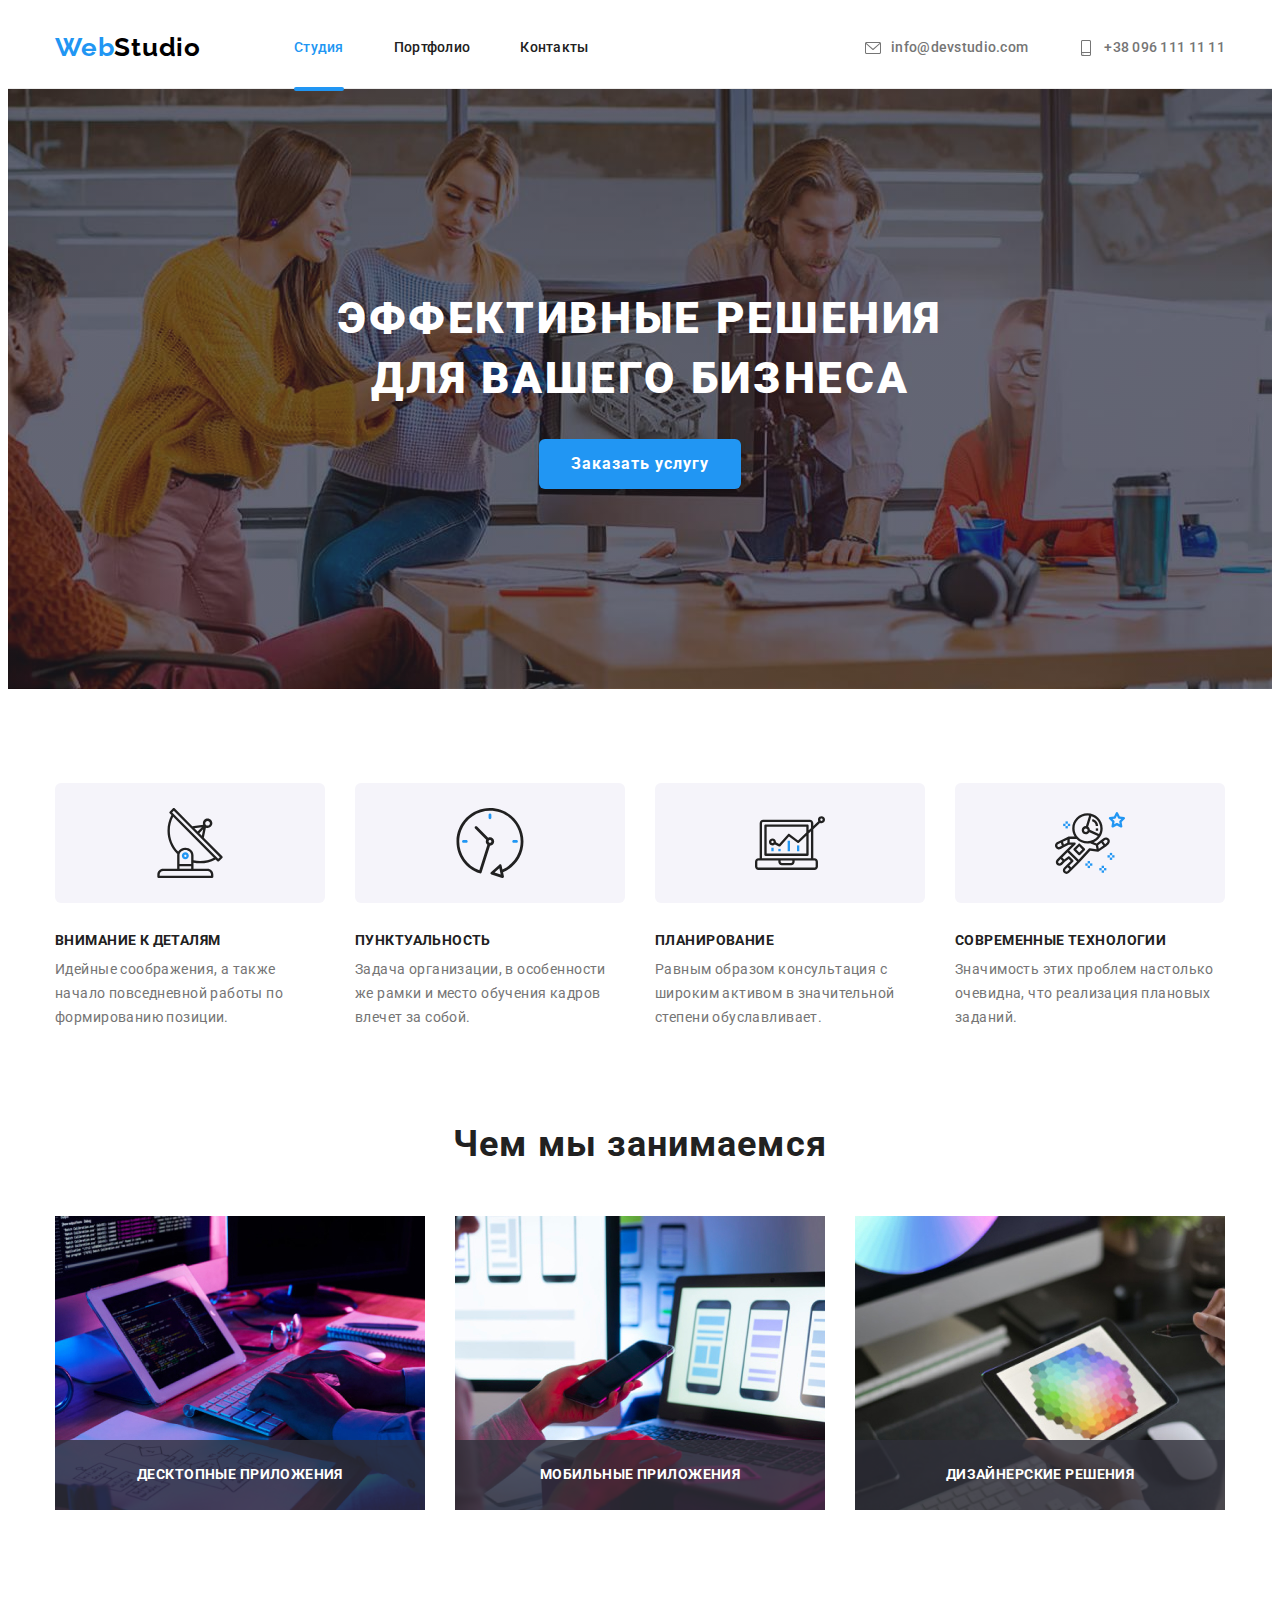
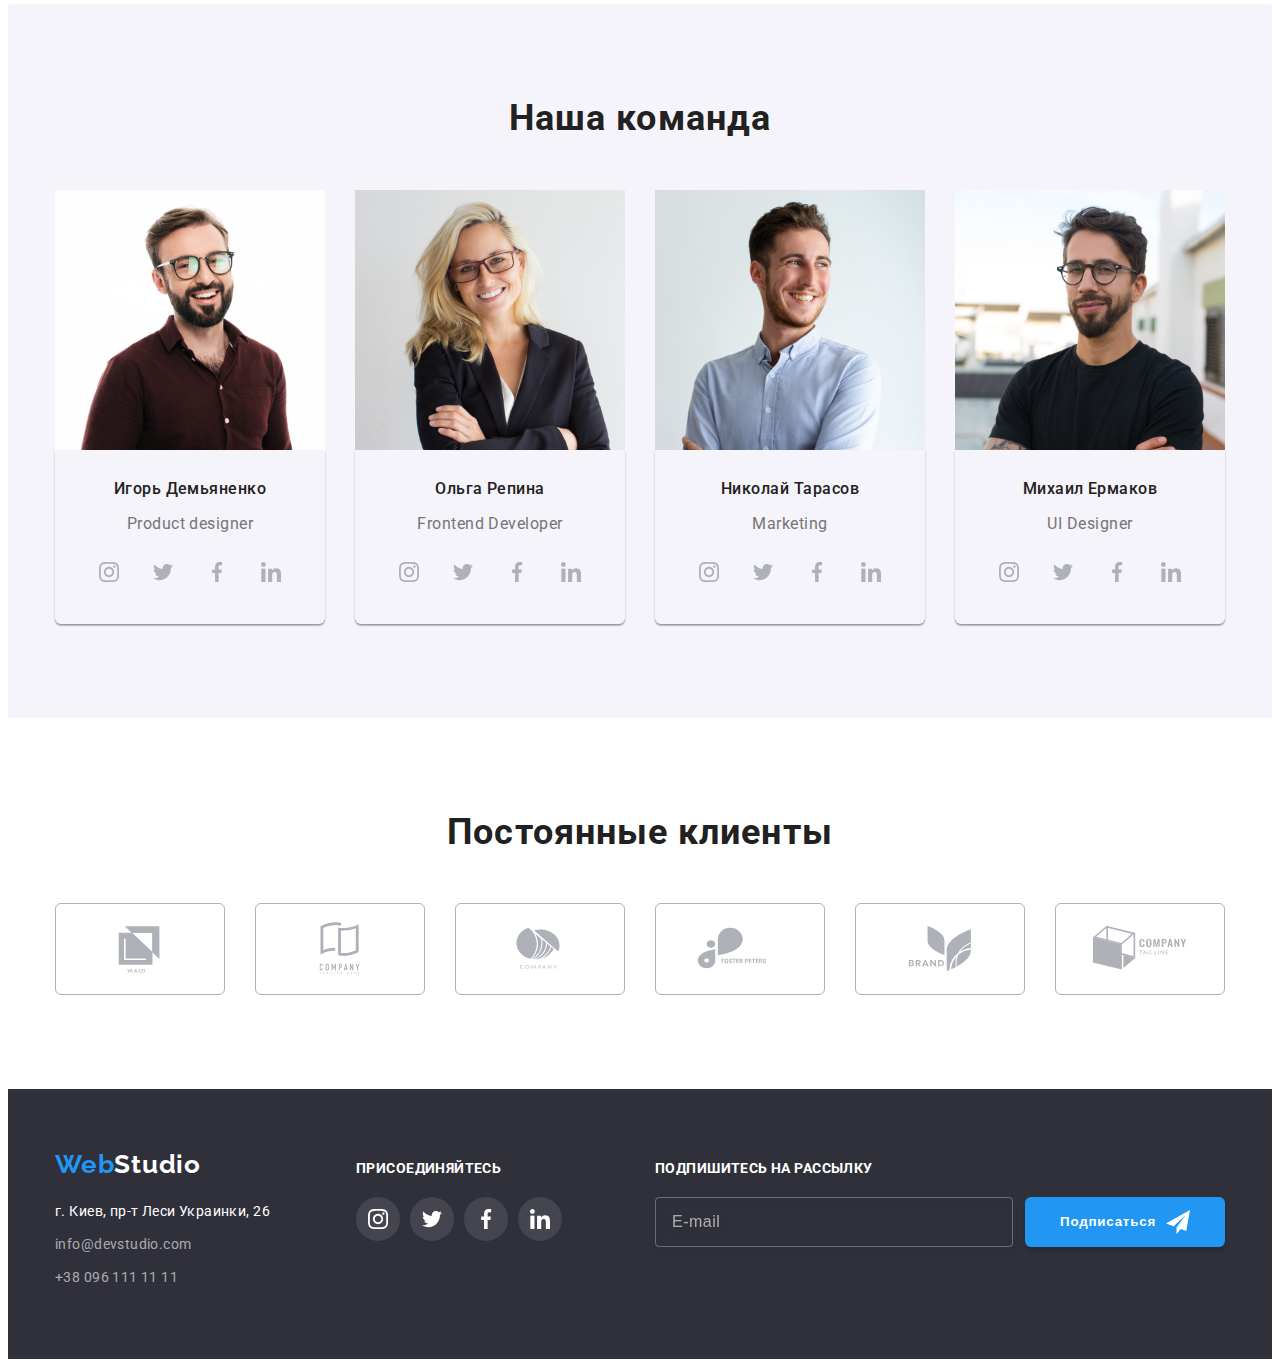
==== commit d424e439: "7 HW tons of  corrections" ====
--- a/index.html
+++ b/index.html
@@ -57,7 +57,7 @@
             <div class="container">
                 <h1 class="hero__title">Эффективные решения
                     для вашего бизнеса</h1>
-                <button type="button" class="hero__button button" data-modal-open>Заказать услугу</button>
+                <button type="button" class="button__hero button" data-modal-open>Заказать услугу</button>
             </div>
         </section>
         <!--КАК МЫ РАБОТАЕМ-->
@@ -353,24 +353,24 @@
     </main>
     <!--ПОДВАЛ-->
     <footer class="footer">
-        <section class="footer__container">
+        <section class="container--footer">
             <div class="container-footer-left">
                 <a href="" class="logo logo-foot-main">Web<span class="logo__studio--footer ">Studio</span></a>
                 <address>
                     <ul>
-                        <li class="footer-li-margins"><a href="https://goo.gl/maps/7hmKTm9yFbBLXRid7"
+                        <li class="contacts--footer"><a href="https://goo.gl/maps/7hmKTm9yFbBLXRid7"
                                 class="address">г.
                                 Киев, пр-т Леси Украинки,
                                 26</a></li>
-                        <li class="footer-li-margins"><a href="mailto:info@devstudio.com"
-                                class="contacts__link contacts__link--footer">info@devstudio.com</a><br></li>
-                        <li class="footer-li-margins"><a href="tel:+380961111111" class="contacts__link contacts__link--footer">+38 096 111 11
+                        <li class="contacts--footer"><a href="mailto:info@devstudio.com"
+                                class="contacts__link--footer">info@devstudio.com</a><br></li>
+                        <li class="contacts--footer"><a href="tel:+380961111111" class="contacts__link--footer">+38 096 111 11
                                 11</a></li>
                     </ul>
                 </address>
             </div>
             <div class="container-footer-right">
-                <p class="join-footer">Присоединяйтесь</p>
+                <p class="footer__join">Присоединяйтесь</p>
                 <ul class="social-icons__list">
                     <li class="social__item">
                         <a href="" class="social__link social__link--footer">
@@ -404,7 +404,7 @@
             </div>
                                                 <!-- subscribe -->
             <div class="subscribe">
-                <p class="join-footer">Подпишитесь на рассылку</p>
+                <p class="footer__join">Подпишитесь на рассылку</p>
                 <div class="subscribe__wrap">
                     <!-- <label for="subscribe-mail" class="subscribe-label"></label> -->
                     <form action="#" class="subscribe-form">
@@ -412,7 +412,7 @@
                         name="subscribe-mail" 
                         placeholder="E-mail">
                     </form>
-                    <button type="submit" class="subscribe__button">Подписаться<svg class="subscribe__icon" width="24" height="24">
+                    <button type="submit" class="button--subscribe">Подписаться<svg class="subscribe__icon" width="24" height="24">
                             <use href="./images/icons.svg#icon-plane"></use>
                         </svg></button>
                 </div>
@@ -429,36 +429,36 @@
             </button>
             <p class="modal__title">Оставьте свои данные, мы вам перезвоним</p>
             <form action="#" class="modal-form">
-                <div class="modal-form-field">
-                    <label for="user-name" class="modal-input__text">Имя</label>
-                    <div class="input-wrap">
-                        <input type="text" name="user-name" class="modal-input" id="user-name">
-                        <svg class="modal-icon-name" width="18" height="18">
+                <div class="form-field">
+                    <label for="user-name" class="form__input__text">Имя</label>
+                    <div class="form__input-wrap">
+                        <input type="text" name="user-name" class="form__input" id="user-name">
+                        <svg class="form__icon-name" width="18" height="18">
                             <use href="./images/icons.svg#icon-person"></use>
                         </svg>
                     </div>
                 </div>
-                <div class="modal-form-field">
-                    <label for="user-mail" class="modal-input__text">Телефон</label>
-                    <div class="input-wrap">
-                        <input type="text" name="user-mail" class="modal-input" id="user-mail">
-                        <svg class="modal-icon-name" width="18" height="18">
+                <div class="form-field">
+                    <label for="user-mail" class="form__input__text">Телефон</label>
+                    <div class="form__input-wrap">
+                        <input type="text" name="user-mail" class="form__input" id="user-mail">
+                        <svg class="form__icon-name" width="18" height="18">
                             <use href="./images/icons.svg#icon-phone"></use>
                         </svg>
                     </div>
                 </div>
-                <div class="modal-form-field">
-                    <label for="user-tel" class="modal-input__text">Почта</label>
-                    <div class="input-wrap">
-                        <input type="tel" name="user-tel" class="modal-input" id="user-tel">
-                        <svg class="modal-icon-name" width="18" height="18">
+                <div class="form-field">
+                    <label for="user-tel" class="form__input__text">Почта</label>
+                    <div class="form__input-wrap">
+                        <input type="tel" name="user-tel" class="form__input" id="user-tel">
+                        <svg class="form__icon-name" width="18" height="18">
                             <use href="./images/icons.svg#icon-mail"></use>
                         </svg>
                     </div>
                 </div>
                 <div class="comments">
-                    <label for="user-text" class="modal-input__text">Комментарий</label>
-                    <textarea name="user-text" placeholder="Введите текст" class="modal__textarea" id="user-text"></textarea>
+                    <label for="user-text" class="form__input__text">Комментарий</label>
+                    <textarea name="user-text" placeholder="Введите текст" class="form__textarea" id="user-text"></textarea>
                 </div>
                     <div class="checkbox__wrap">
                         <input type="checkbox" name="terms & conditions" id="checkbox" class="checkbox">
@@ -469,7 +469,7 @@
                         </span>Соглашаюсь с рассылкой и принимаю &nbsp;<a href="" class="checkbox__link">Условия договора</a>
                         </label>
                     </div>
-                <button type="submit" class="button modal__button">Отправить</button>
+                <button type="submit" class="button button--modal">Отправить</button>
             </form>
         </div>
     </div>
--- a/css/main.min.css
+++ b/css/main.min.css
@@ -1 +1 @@
-:root{--primary-text-color: #757575;--secondary-text-color: #212121;--accent-text-color: #2196f3;--title-text-color: #ffffff;--background-color: #ffffff;--bgc-portfolio-cards: rgba(33, 150, 243, 0.9);--overlay-bgc: rgba(47, 48, 58, 0.8);--secondary-background-color: #f5f4fa;--third-background-color: #2f303a;--icon-fill-main: #afb1b8;--cubic-bezier: cubic-bezier(0.4, 0, 0.2, 1);--box-shadow: 0px 4px 4px rgba(0, 0, 0, 0.25);--box-shadow-long: 0px 1px 3px rgba(0, 0, 0, 0.12), 0px 1px 1px rgba(0, 0, 0, 0.14), 0px 2px 1px rgba(0, 0, 0, 0.2);--box-shadow-pf-card: 0px 1px 1px rgba(0, 0, 0, 0.12), 0px 4px 4px rgba(0, 0, 0, 0.06), 1px 4px 6px rgba(0, 0, 0, 0.16);--transition-time: 250ms}html{box-sizing:border-box}*,*::before,*::after{box-sizing:inherit}.list{list-style:none;text-decoration:none}h1,h2,h3,h4,h5,h6,p{margin:0 0}ul{margin:0;padding:0;list-style:none}.button{cursor:pointer}.img{display:block;max-width:100%;height:auto}address{font-style:normal;text-decoration:none}.hidden{position:absolute;width:1px;height:1px;margin:-1px;border:0;padding:0;white-space:nowrap;-webkit-clip-path:inset(100%);clip-path:inset(100%);clip:rect(0 0 0 0);overflow:hidden}body{font-family:"roboto",sans-serif;background-color:var(--background-color);color:var(--primary-text-color)}.section{padding-top:94px;padding-bottom:94px}.current{color:var(--accent-text-color)}.border-main{padding:30px 32px;background-color:var(--background-color);border-radius:0 0 6px 6px;box-shadow:var(--box-shadow-long)}.is-hidden{visibility:hidden;opacity:0;pointer-events:none}.main__title{font-size:36px;line-height:1.16;letter-spacing:.03em;font-weight:700;margin-bottom:50px;color:var(--secondary-text-color);text-align:center}.logo{margin-left:0px;color:var(--accent-text-color);text-decoration:none;font-family:Raleway;font-weight:700;font-size:26px;line-height:1.19;letter-spacing:.03em}.logo-header{color:var(--accent-text-color);padding-top:24px;padding-bottom:25px;margin-right:93px;color:var(--secondary-text-color);display:inline-block}.logo.logo-header{color:var(--accent-text-color)}.logo-studio{color:#000;transition:color var(--transition-time) var(--cubic-bezier)}.logo-studio:hover,.logo-studio:active{color:var(--accent-text-color)}.container{width:1200px;padding:0 15px;margin:0 auto}.button{display:inline-block;font-family:inherit;font-size:16px;display:flex;align-items:center;text-align:center;letter-spacing:.06em;border:none}.hero__button{border-radius:6px;font-weight:700;line-height:1.87;padding:10px 32px;display:inline-block;text-align:center;color:var(--title-text-color);background-color:var(--accent-text-color);box-shadow:0px 4px 4px rgba(0,0,0,.15)}.filter-button{border-radius:4px;color:var(--secondary-text-color);background-color:var(--secondary-background-color);font-weight:500;font-size:16px;line-height:1.62;text-align:center;letter-spacing:.03em;padding:6px 22px;width:auto;transition:color var(--transition-time) var(--cubic-bezier),background-color var(--transition-time) var(--cubic-bezier),box-shadow var(--transition-time) var(--cubic-bezier)}.filter-button:hover,.filter-button:focus{color:var(--background-color);background-color:var(--accent-text-color);box-shadow:var(--box-shadow)}.filter-current{color:var(--background-color);background-color:var(--accent-text-color);box-shadow:var(--box-shadow)}.filter-margins{margin-left:8px}.filter-margins:first-child{margin-left:0}.btn{display:inline-block}.logo{display:inline-block;margin-left:0px;color:var(--accent-text-color);text-decoration:none;font-family:Raleway;font-size:26px;line-height:1.19;letter-spacing:.03em;font-weight:700}.logo--header{padding-top:24px;padding-bottom:25px;margin-right:93px}.logo__studio{color:#000;transition:color var(--transition-time) var(--cubic-bezier)}.logo__studio:hover,.logo__studio:active{color:var(--accent-text-color)}.logo__studio--footer{color:var(--title-text-color);transition:color var(--transition-time) var(--cubic-bezier)}.logo__studio--footer:hover,.logo__studio--footer:focus{color:var(--accent-text-color)}.logo-foot-main{margin-bottom:20px}.nav{display:flex;padding-left:0px;font-weight:500;font-size:14px;line-height:1.14;letter-spacing:.02em}.header-border{border-bottom:1px solid #ececec}.nav__list{display:flex;padding-left:0px}.nav__item{color:var(--secondary-text-color);margin-right:50px}.nav__item:last-child{margin-right:0}.nav__item:hover,.nav__item:focus{color:var(--accent-text-color)}.nav__link{position:relative;display:inline-block;padding-top:32px;padding-bottom:32px;color:var(--secondary-text-color);text-decoration:none;transition:color var(--transition-time) var(--cubic-bezier)}.nav__link:hover,.nav__link:focus{color:var(--accent-text-color)}.current{color:var(--secondary-text-color)}.current::after{content:"";width:100%;height:4px;position:absolute;background-color:var(--accent-text-color);border-radius:5px;left:0;bottom:-3px}.contacts{display:flex;margin-left:auto;align-items:center}.contacts__list{padding-top:32px;padding-bottom:32px}.contacts__list+.contacts__list{margin-left:50px}.contacts__link{font-weight:500;color:var(--primary-text-color);text-decoration:none;transition:color var(--transition-time) var(--cubic-bezier)}.contacts__link:hover,.contacts__link:focus{color:var(--accent-text-color)}.contacts__icon{width:16px;height:16px;display:inline-block;vertical-align:middle;fill:currentColor;margin-right:10px}.hero__section{background-color:var(--third-background-color);background-image:linear-gradient(rgba(47, 48, 58, 0.4), rgba(47, 48, 58, 0.4)),url(../images/hero-picture.jpg);background-repeat:no-repeat;background-size:cover;background-position:center;max-width:1600px;margin:0 auto;text-align:center;padding-top:200px;padding-bottom:200px}.hero__title{display:block;margin-top:0;margin-right:auto;margin-left:auto;margin-bottom:30px;max-width:696px;color:var(--title-text-color);font-weight:900;font-size:44px;line-height:1.36;text-align:center;letter-spacing:.06em;text-transform:uppercase}.examples__section{padding-bottom:94px}.examples{display:flex;padding-left:0}.examples__item{margin-left:30px}.examples__item:first-child{margin-left:0}.examples__pic-div{position:relative;overflow:hidden}.examples__overlay{position:absolute;bottom:0;display:flex;width:100%;height:70px;justify-content:center;align-items:center;background-color:var(--overlay-bgc)}.examples__text{color:var(--title-text-color);font-weight:700;font-size:14px;line-height:1.14;text-align:center;letter-spacing:.03em;text-transform:uppercase}.footer{padding-top:60px;padding-bottom:60px;background-color:var(--third-background-color)}.footer__container{display:flex;align-items:baseline;width:1200px;padding:0 15px;margin:0 auto;text-align:baseline}.social__link--footer{color:var(--title-text-color);background-color:rgba(255,255,255,.1)}.container-footer-left{display:block;min-width:231px;margin-right:70px}.contacts__link--footer{display:inline-block;font-weight:400;color:rgba(255,255,255,.6);font-size:14px;line-height:1.71;letter-spacing:.03em}.address{display:inline-block;text-decoration:none;font-style:normal;font-weight:400;color:var(--title-text-color);font-size:14px;line-height:1.71;letter-spacing:.03em;transition:color var(--transition-time) var(--cubic-bezier)}.address:hover,.address:focus{color:var(--accent-text-color)}.footer-li-margins{max-width:231px;margin-bottom:9px}.footer-li-margins :last-child{margin-bottom:0}.join-footer{margin-bottom:20px;color:var(--title-text-color);font-weight:700;font-size:14px;line-height:1.14;letter-spacing:.03em;text-transform:uppercase}.features{display:flex}.features__item+.features__item{margin-left:30px}.features__icon-block{margin-bottom:30px;display:flex;background-color:var(--secondary-background-color);width:270px;height:120px;align-items:center;justify-content:center;border-radius:6px}.features__icon{display:inline-block;justify-content:center;align-items:center}.features__title{margin-bottom:10px;display:flex;color:var(--secondary-text-color);margin-bottom:10px;font-weight:700;font-size:14px;line-height:1.14;letter-spacing:.03em;text-transform:uppercase}.features__paragraph{display:inline-block;width:270px;font-size:14px;line-height:1.71;letter-spacing:.03em}.out-team{background-color:var(--secondary-background-color)}.team{display:flex}.team-item{margin-right:30px;width:calc(100% / 4)}.team-item:last-child{margin-right:0}.div-team{background-color:var(--background-color)}.names{color:var(--secondary-text-color);font-weight:500;margin-bottom:10px}.responsibilities{font-size:16px;line-height:1.18;text-align:center;letter-spacing:.03em;margin-bottom:16px}.social-icons__list{display:flex;justify-content:center}.social__item{width:44px;height:44px}.social__item+.social__item{margin-left:10px}.team-icons-item+.team-icons-item{margin-left:10px}.social__icon{fill:currentColor}.social__link{width:100%;height:100%;border-radius:50%;display:flex;align-items:center;justify-content:center;color:var(--icon-fill-main);transition:color var(--transition-time) var(--cubic-bezier),background-color var(--transition-time) var(--cubic-bezier)}.social__link:hover,.social__link:focus{background-color:var(--accent-text-color);color:var(--title-text-color)}.clients{display:flex;justify-items:center}.clients__item{width:170px;height:92px}.clients__item+.clients__item{margin-left:30px}.clients__link{width:100%;height:100%;border-radius:6px;display:flex;align-items:center;justify-content:center;color:var(--icon-fill-main);border:1px solid var(--icon-fill-main);transition:color var(--transition-time) var(--cubic-bezier),border-color var(--transition-time) var(--cubic-bezier)}.clients__link:hover,.clients__link:focus{color:var(--accent-text-color);border:1px solid var(--accent-text-color)}.subscribe{margin-left:auto}.subscribe__wrap{display:flex}.subscribe__input{width:358px;height:50px;padding:15px 16px;margin-right:12px;border:1px solid rgba(255,255,255,.3);border-radius:4px;background-color:transparent;font-size:16px;line-height:1.25;align-items:center;letter-spacing:.03em;color:rgba(255,255,255,.6);filter:drop-shadow(0px 4px 4px rgba(0, 0, 0, 0.15))}.subscribe__input::-moz-placeholder{font-size:16px;line-height:1.25;align-items:center;letter-spacing:.03em;color:rgba(255,255,255,.6)}.subscribe__input:-ms-input-placeholder{font-size:16px;line-height:1.25;align-items:center;letter-spacing:.03em;color:rgba(255,255,255,.6)}.subscribe__input::placeholder{font-size:16px;line-height:1.25;align-items:center;letter-spacing:.03em;color:rgba(255,255,255,.6)}.subscribe__button{display:flex;justify-content:center;align-items:center;cursor:pointer;width:200px;height:50px;border-radius:6px;font-weight:700;line-height:1.87;padding:auto auto;vertical-align:center;color:var(--title-text-color);background-color:var(--accent-text-color);letter-spacing:.06em;border:none;box-shadow:0px 4px 4px rgba(0,0,0,.15)}.subscribe__icon{margin-left:10px}.ul-filter{display:flex;justify-content:center;margin-bottom:50px}.portfolio__border{border-bottom:1px solid #ececec;border-right:1px solid #ececec;border-left:1px solid #ececec;padding:20px 24px}.portfolio__link{text-decoration:none;display:block;transition:box-shadow var(--transition-time) var(--cubic-bezier)}.portfolio__link:hover,.portfolio__link:focus{box-shadow:var(--box-shadow-pf-card)}.portfolio__link:hover .overlay,.portfolio__link:focus .overlay{transform:translateY(-100%)}.portfolio__pic-div{position:relative;overflow:hidden}.portfolio__title{color:var(--secondary-text-color);font-weight:700;font-size:18px;line-height:2;letter-spacing:.06em;margin-top:0;margin-bottom:4px}.portfolio__paragraph{color:var(--primary-text-color);font-size:16px;line-height:1.87;letter-spacing:.03em}.portfolio__overlay-text{color:var(--title-text-color);font-size:18px;line-height:1.56;letter-spacing:.03em}.overlay{position:absolute;width:100%;height:100%;padding:63px 24px;background-color:var(--bgc-portfolio-cards);transition:transform var(--transition-time) var(--cubic-bezier);overflow:auto}.portfolio__container{display:flex;flex-wrap:wrap;padding-left:0}.portfolio__flex-item{width:370px;margin-right:30px;margin-bottom:30px}.portfolio__flex-item:nth-child(3n){margin-right:0}.portfolio__flex-item:nth-last-child(-n+3){margin-bottom:0}.backdrop{position:fixed;top:0;left:0;width:100vw;height:100vh;background-color:rgba(0,0,0,.2);transition:opacity var(--transition-time) var(--cubic-bezier),visibility var(--transition-time) var(--cubic-bezier)}.backdrop.is-hidden .modal{transform:translate(-50%, -50%) scale(1.5)}.modal{position:absolute;top:50%;left:50%;transform:translate(-50%, -50%) scale(1);width:528px;min-height:581px;padding:40px;box-shadow:0px 1px 3px rgba(0,0,0,.12),0px 1px 1px rgba(0,0,0,.14),0px 2px 1px rgba(0,0,0,.2);border-radius:4px;background-color:#fff;transition:transform 250ms}.modal__title{margin-bottom:12px;font-size:20px;line-height:1.15;letter-spacing:.03em;font-weight:700;color:var(--secondary-text-color);text-align:center}.modal-form-field{margin-bottom:10px}.input-wrap{position:relative}.modal-input{padding-left:42px;width:100%;height:40px;outline:none;border:1px solid rgba(33,33,33,.2);border-radius:4px;background-color:transparent;transition:border-color var(--transition-time) var(--cubic-bezier)}.modal-input:focus,.modal-input:hover{border-color:var(--accent-text-color);cursor:pointer}.modal-input:focus+.modal-icon-name,.modal-input:hover+.modal-icon-name{fill:var(--accent-text-color)}.modal-icon-name{position:absolute;top:50%;transform:translateY(-50%);left:12px;transition:fill var(--transition-time) var(--cubic-bezier)}.modal-input__text{display:block;margin-bottom:4px;color:var(--primary-text-color);font-size:12px;line-height:1.16;letter-spacing:.01em}.modal__textarea{width:100%;height:120px;outline:none;border:1px solid rgba(33,33,33,.2);border-radius:4px;padding:12px 16px;resize:none;background-color:transparent;transition:border-color var(--transition-time) var(--cubic-bezier)}.modal__textarea:focus,.modal__textarea:hover{border-color:var(--accent-text-color);cursor:pointer}.modal__textarea::-moz-placeholder{color:rgba(117,117,117,.5);font-size:12px;line-height:1.16;letter-spacing:.01em;color:rgba(117,117,117,.5)}.modal__textarea:-ms-input-placeholder{color:rgba(117,117,117,.5);font-size:12px;line-height:1.16;letter-spacing:.01em;color:rgba(117,117,117,.5)}.modal__textarea::placeholder{color:rgba(117,117,117,.5);font-size:12px;line-height:1.16;letter-spacing:.01em;color:rgba(117,117,117,.5)}.modal__button{display:block;margin:0 auto;border-radius:6px;font-weight:700;line-height:1.87;padding:10px 54px;color:var(--title-text-color);background-color:var(--accent-text-color);box-shadow:0px 4px 4px rgba(0,0,0,.15)}.checkbox{-webkit-appearance:none;-moz-appearance:none;appearance:none;position:absolute}.checkbox:checked+.checkbox__text span{background-color:var(--accent-text-color);background-position:center;background-origin:border-box;background-size:cover;border:none}.checkbox:checked+.checkbox__text .icon-checked{fill:var(--background-color)}.checkbox__link{-webkit-text-decoration-skip-ink:none;text-decoration-skip-ink:none;font-size:14px;line-height:1.71;color:var(--accent-text-color);letter-spacing:.03em}.checkbox__link:focus span{border:3px solid}.checkbox__text{display:flex;justify-content:center;align-items:center;font-size:14px;line-height:1.71;letter-spacing:.03em;transition:border-color var(--transition-time) var(--cubic-bezier)}.checkbox__text:hover{cursor:pointer}.checkbox__text:hover span,.checkbox__text:focus span{cursor:pointer;border:3px solid;border-color:var(--accent-text-color)}.checkbox__text span{width:16px;height:15px;margin-right:11px;border:2px solid var(--secondary-text-color);border-radius:2px;display:flex;justify-content:center;align-items:center;transition:background-color var(--transition-time) var(--cubic-bezier),border-color var(--transition-time) var(--cubic-bezier)}.icon-checked{fill:transparent;transition:fill var(--transition-time) var(--cubic-bezier)}.comments{margin-bottom:20px}.checkbox__wrap{display:flex;align-items:center;justify-content:center;margin-bottom:30px}.modal-close{position:absolute;top:14px;right:14px;width:30px;height:30px;background-color:transparent;border:1px solid rgba(0,0,0,.1);border-radius:50%;display:flex;align-items:center;justify-content:center;transition:fill var(--transition-time) var(--cubic-bezier)}.modal-close:hover,.modal-close:focus{fill:var(--accent-text-color);cursor:pointer}/*# sourceMappingURL=main.min.css.map */+:root{--primary-text-color: #757575;--secondary-text-color: #212121;--accent-text-color: #2196f3;--title-text-color: #ffffff;--bgc-portfolio-cards: rgba(33, 150, 243, 0.9);--overlay-bgc: rgba(47, 48, 58, 0.8);--secondary-background-color: #f5f4fa;--third-background-color: #2f303a;--icon-fill-main: #afb1b8;--cubic-bezier: cubic-bezier(0.4, 0, 0.2, 1);--box-shadow: 0px 4px 4px rgba(0, 0, 0, 0.25);--box-shadow-long: 0px 1px 3px rgba(0, 0, 0, 0.12), 0px 1px 1px rgba(0, 0, 0, 0.14), 0px 2px 1px rgba(0, 0, 0, 0.2);--box-shadow-pf-card: 0px 1px 1px rgba(0, 0, 0, 0.12), 0px 4px 4px rgba(0, 0, 0, 0.06), 1px 4px 6px rgba(0, 0, 0, 0.16);--transition-time: 250ms}html{box-sizing:border-box}*,*::before,*::after{box-sizing:inherit}.list{list-style:none;text-decoration:none}h1,h2,h3,h4,h5,h6,p{margin:0 0}ul{margin:0;padding:0;list-style:none}.button{cursor:pointer}img{display:block;max-width:100%;height:auto}address{font-style:normal;text-decoration:none}.hidden{position:absolute;width:1px;height:1px;margin:-1px;border:0;padding:0;white-space:nowrap;-webkit-clip-path:inset(100%);clip-path:inset(100%);clip:rect(0 0 0 0);overflow:hidden}body{font-family:"roboto",sans-serif;background-color:var(--background-color);color:var(--primary-text-color)}.section{padding-top:94px;padding-bottom:94px}.current{color:var(--accent-text-color)}.current::after{content:"";width:100%;height:4px;position:absolute;background-color:var(--accent-text-color);border-radius:5px;left:0;bottom:-3px}.border-main{padding:30px 32px;background-color:var(--background-color);border-radius:0 0 6px 6px;box-shadow:var(--box-shadow-long)}.is-hidden{visibility:hidden;opacity:0;pointer-events:none}.main__title{font-size:36px;line-height:1.16;letter-spacing:.03em;font-weight:700;margin-bottom:50px;color:var(--secondary-text-color);text-align:center}.logo{display:inline-block;margin-left:0px;color:var(--accent-text-color);text-decoration:none;font-family:Raleway;font-size:26px;line-height:1.19;letter-spacing:.03em;font-weight:700}.logo-studio{color:#000;transition:color var(--transition-time) var(--cubic-bezier)}.logo--header{padding-top:24px;padding-bottom:25px;margin-right:93px}.logo__studio{color:#000;transition:color var(--transition-time) var(--cubic-bezier)}.logo__studio:hover,.logo__studio:active{color:var(--accent-text-color)}.logo__studio--footer{color:var(--title-text-color);transition:color var(--transition-time) var(--cubic-bezier)}.logo__studio--footer:hover,.logo__studio--footer:focus{color:var(--accent-text-color)}.logo-foot-main{margin-bottom:20px}.container{width:1200px;padding:0 15px;margin:0 auto}.container--footer{display:flex;align-items:baseline;width:1200px;padding:0 15px;margin:0 auto;text-align:baseline}.button{display:inline-block;font-family:inherit;font-size:16px;display:flex;align-items:center;text-align:center;letter-spacing:.06em;border:none}.button__hero{border-radius:6px;font-weight:700;line-height:1.87;padding:10px 32px;display:inline-block;text-align:center;color:var(--title-text-color);background-color:var(--accent-text-color);box-shadow:0px 4px 4px rgba(0,0,0,.15)}.button__filter{border-radius:4px;color:var(--secondary-text-color);background-color:var(--secondary-background-color);font-weight:500;font-size:16px;line-height:1.62;text-align:center;letter-spacing:.03em;padding:6px 22px;width:auto;transition:color var(--transition-time) var(--cubic-bezier),background-color var(--transition-time) var(--cubic-bezier),box-shadow var(--transition-time) var(--cubic-bezier)}.button__filter:hover,.button__filter:focus{color:var(--title-text-color);background-color:var(--accent-text-color);box-shadow:var(--box-shadow)}.filter__current{color:var(--title-text-color);background-color:var(--accent-text-color);box-shadow:var(--box-shadow)}.filter__margins{margin-left:8px}.filter__margins:first-child{margin-left:0}.btn{display:inline-block}.button--modal{display:block;margin:0 auto;border-radius:6px;font-weight:700;line-height:1.87;padding:10px 54px;color:var(--title-text-color);background-color:var(--accent-text-color);box-shadow:0px 4px 4px rgba(0,0,0,.15)}.button--subscribe{display:flex;justify-content:center;align-items:center;cursor:pointer;width:200px;height:50px;border-radius:6px;font-weight:700;line-height:1.87;padding:auto auto;vertical-align:center;color:var(--title-text-color);background-color:var(--accent-text-color);letter-spacing:.06em;border:none;box-shadow:0px 4px 4px rgba(0,0,0,.15)}.social-icons__list{display:flex;justify-content:center}.social__item{width:44px;height:44px}.social__item+.social__item{margin-left:10px}.social__icon{fill:currentColor}.social__link{width:100%;height:100%;border-radius:50%;display:flex;align-items:center;justify-content:center;color:var(--icon-fill-main);transition:color var(--transition-time) var(--cubic-bezier),background-color var(--transition-time) var(--cubic-bezier)}.social__link:hover,.social__link:focus{background-color:var(--accent-text-color);color:var(--title-text-color)}.social__link--footer{color:var(--title-text-color);background-color:rgba(255,255,255,.1)}.contacts{display:flex;margin-left:auto;align-items:center}.contacts__list+.contacts__list{margin-left:50px}.contacts__link{padding-top:32px;padding-bottom:32px;font-weight:500;color:var(--primary-text-color);text-decoration:none;transition:color var(--transition-time) var(--cubic-bezier)}.contacts__link:hover,.contacts__link:focus{color:var(--accent-text-color)}.contacts__icon{width:16px;height:16px;display:inline-block;vertical-align:middle;fill:currentColor;margin-right:10px}.contacts__link--footer{display:inline-block;font-weight:400;color:rgba(255,255,255,.6);font-size:14px;line-height:1.71;letter-spacing:.03em;text-decoration:none;transition:color var(--transition-time) var(--cubic-bezier)}.contacts__link--footer:hover,.contacts__link--footer:focus{color:var(--accent-text-color)}.contacts--footer{max-width:231px;margin-bottom:9px}.contacts--footer :last-child{margin-bottom:0}.form-field{margin-bottom:10px}.form__input-wrap{position:relative}.form__input{padding-left:42px;width:100%;height:40px;outline:none;border:1px solid rgba(33,33,33,.2);border-radius:4px;background-color:transparent;transition:border-color var(--transition-time) var(--cubic-bezier)}.form__input:focus,.form__input:hover{border-color:var(--accent-text-color);cursor:pointer}.form__input:focus+.form__icon-name,.form__input:hover+.form__icon-name{fill:var(--accent-text-color)}.form__icon-name{position:absolute;top:50%;transform:translateY(-50%);left:12px;transition:fill var(--transition-time) var(--cubic-bezier)}.form__input__text{display:block;margin-bottom:4px;color:var(--primary-text-color);font-size:12px;line-height:1.16;letter-spacing:.01em}.form__textarea{width:100%;height:120px;outline:none;border:1px solid rgba(33,33,33,.2);border-radius:4px;padding:12px 16px;resize:none;background-color:transparent;transition:border-color var(--transition-time) var(--cubic-bezier)}.form__textarea:focus,.form__textarea:hover{border-color:var(--accent-text-color);cursor:pointer}.form__textarea::-moz-placeholder{color:rgba(117,117,117,.5);font-size:12px;line-height:1.16;letter-spacing:.01em;color:rgba(117,117,117,.5)}.form__textarea:-ms-input-placeholder{color:rgba(117,117,117,.5);font-size:12px;line-height:1.16;letter-spacing:.01em;color:rgba(117,117,117,.5)}.form__textarea::placeholder{color:rgba(117,117,117,.5);font-size:12px;line-height:1.16;letter-spacing:.01em;color:rgba(117,117,117,.5)}.nav{display:flex;padding-left:0px;font-weight:500;font-size:14px;line-height:1.14;letter-spacing:.02em}.header-border{border-bottom:1px solid #ececec}.nav__list{display:flex;padding-left:0px}.nav__item{color:var(--secondary-text-color);margin-right:50px}.nav__item:last-child{margin-right:0}.nav__item:hover,.nav__item:focus{color:var(--accent-text-color)}.nav__link{position:relative;display:inline-block;padding-top:32px;padding-bottom:32px;color:var(--secondary-text-color);text-decoration:none;transition:color var(--transition-time) var(--cubic-bezier)}.nav__link:hover,.nav__link:focus{color:var(--accent-text-color)}.nav__link.current{color:var(--accent-text-color)}.hero__section{background-color:var(--third-background-color);background-image:linear-gradient(rgba(47, 48, 58, 0.4), rgba(47, 48, 58, 0.4)),url(../images/hero-picture.jpg);background-repeat:no-repeat;background-size:cover;background-position:center;max-width:1600px;margin:0 auto;text-align:center;padding-top:200px;padding-bottom:200px}.hero__title{display:block;margin-top:0;margin-right:auto;margin-left:auto;margin-bottom:30px;max-width:696px;color:var(--title-text-color);font-weight:900;font-size:44px;line-height:1.36;text-align:center;letter-spacing:.06em;text-transform:uppercase}.examples__section{padding-bottom:94px}.examples{display:flex;padding-left:0}.examples__item{margin-left:30px}.examples__item:first-child{margin-left:0}.examples__pic-div{position:relative;overflow:hidden}.examples__overlay{position:absolute;bottom:0;display:flex;width:100%;height:70px;justify-content:center;align-items:center;background-color:var(--overlay-bgc)}.examples__text{color:var(--title-text-color);font-weight:700;font-size:14px;line-height:1.14;text-align:center;letter-spacing:.03em;text-transform:uppercase}.footer{padding-top:60px;padding-bottom:60px;background-color:var(--third-background-color)}.container-footer-left{display:block;min-width:231px;margin-right:70px}.address{display:inline-block;text-decoration:none;font-style:normal;font-weight:400;color:var(--title-text-color);font-size:14px;line-height:1.71;letter-spacing:.03em;transition:color var(--transition-time) var(--cubic-bezier)}.address:hover,.address:focus{color:var(--accent-text-color)}.footer__join{margin-bottom:20px;color:var(--title-text-color);font-weight:700;font-size:14px;line-height:1.14;letter-spacing:.03em;text-transform:uppercase}.features{display:flex}.features__item+.features__item{margin-left:30px}.features__icon-block{margin-bottom:30px;display:flex;background-color:var(--secondary-background-color);width:270px;height:120px;align-items:center;justify-content:center;border-radius:6px}.features__icon{display:inline-block;justify-content:center;align-items:center}.features__title{margin-bottom:10px;display:flex;color:var(--secondary-text-color);margin-bottom:10px;font-weight:700;font-size:14px;line-height:1.14;letter-spacing:.03em;text-transform:uppercase}.features__paragraph{display:inline-block;width:270px;font-size:14px;line-height:1.71;letter-spacing:.03em}.out-team{background-color:var(--secondary-background-color)}.team{display:flex}.team-item{margin-right:30px;width:calc(100% / 4)}.team-item:last-child{margin-right:0}.div-team{background-color:var(--background-color)}.names{color:var(--secondary-text-color);font-weight:500;margin-bottom:10px}.responsibilities{font-size:16px;line-height:1.18;text-align:center;letter-spacing:.03em;margin-bottom:16px}.team-icons-item+.team-icons-item{margin-left:10px}.clients{display:flex;justify-items:center}.clients__item{width:170px;height:92px}.clients__item+.clients__item{margin-left:30px}.clients__link{width:100%;height:100%;border-radius:6px;display:flex;align-items:center;justify-content:center;color:var(--icon-fill-main);border:1px solid var(--icon-fill-main);transition:color var(--transition-time) var(--cubic-bezier),border-color var(--transition-time) var(--cubic-bezier)}.clients__link:hover,.clients__link:focus{color:var(--accent-text-color);border:1px solid var(--accent-text-color)}.subscribe{margin-left:auto}.subscribe__wrap{display:flex}.subscribe__input{width:358px;height:50px;padding:15px 16px;margin-right:12px;border:1px solid rgba(255,255,255,.3);border-radius:4px;background-color:transparent;font-size:16px;line-height:1.25;align-items:center;letter-spacing:.03em;color:rgba(255,255,255,.6);filter:drop-shadow(0px 4px 4px rgba(0, 0, 0, 0.15))}.subscribe__input::-moz-placeholder{font-size:16px;line-height:1.25;align-items:center;letter-spacing:.03em;color:rgba(255,255,255,.6)}.subscribe__input:-ms-input-placeholder{font-size:16px;line-height:1.25;align-items:center;letter-spacing:.03em;color:rgba(255,255,255,.6)}.subscribe__input::placeholder{font-size:16px;line-height:1.25;align-items:center;letter-spacing:.03em;color:rgba(255,255,255,.6)}.subscribe__icon{margin-left:10px}.ul-filter{display:flex;justify-content:center;margin-bottom:50px}.portfolio__border{border-bottom:1px solid #ececec;border-right:1px solid #ececec;border-left:1px solid #ececec;padding:20px 24px}.portfolio__link{text-decoration:none;display:block;transition:box-shadow var(--transition-time) var(--cubic-bezier)}.portfolio__link:hover,.portfolio__link:focus{box-shadow:var(--box-shadow-pf-card)}.portfolio__link:hover .overlay,.portfolio__link:focus .overlay{transform:translateY(-100%)}.portfolio__pic-div{position:relative;overflow:hidden}.portfolio__title{color:var(--secondary-text-color);font-weight:700;font-size:18px;line-height:2;letter-spacing:.06em;margin-top:0;margin-bottom:4px}.portfolio__paragraph{color:var(--primary-text-color);font-size:16px;line-height:1.87;letter-spacing:.03em}.portfolio__overlay-text{color:var(--title-text-color);font-size:18px;line-height:1.56;letter-spacing:.03em}.overlay{position:absolute;width:100%;height:100%;padding:63px 24px;background-color:var(--bgc-portfolio-cards);transition:transform var(--transition-time) var(--cubic-bezier);overflow:auto}.portfolio__container{display:flex;flex-wrap:wrap;padding-left:0}.portfolio__flex-item{width:370px;margin-right:30px;margin-bottom:30px}.portfolio__flex-item:nth-child(3n){margin-right:0}.portfolio__flex-item:nth-last-child(-n+3){margin-bottom:0}.backdrop{position:fixed;top:0;left:0;width:100vw;height:100vh;background-color:rgba(0,0,0,.2);transition:opacity var(--transition-time) var(--cubic-bezier),visibility var(--transition-time) var(--cubic-bezier)}.backdrop.is-hidden .modal{transform:translate(-50%, -50%) scale(1.5)}.modal{position:absolute;top:50%;left:50%;transform:translate(-50%, -50%) scale(1);width:528px;min-height:581px;padding:40px;box-shadow:0px 1px 3px rgba(0,0,0,.12),0px 1px 1px rgba(0,0,0,.14),0px 2px 1px rgba(0,0,0,.2);border-radius:4px;background-color:#fff;transition:transform 250ms}.modal__title{margin-bottom:12px;font-size:20px;line-height:1.15;letter-spacing:.03em;font-weight:700;color:var(--secondary-text-color);text-align:center}.checkbox{-webkit-appearance:none;-moz-appearance:none;appearance:none;position:absolute}.checkbox:checked+.checkbox__text span{background-color:var(--accent-text-color);background-position:center;background-origin:border-box;background-size:cover;border:none}.checkbox:checked+.checkbox__text .icon-checked{fill:var(--background-color)}.checkbox:focus span{border:3px solid red}.checkbox__link{-webkit-text-decoration-skip-ink:none;text-decoration-skip-ink:none;font-size:14px;line-height:1.71;color:var(--accent-text-color);letter-spacing:.03em}.checkbox__link:focus span{border:3px solid}.checkbox__text{display:flex;justify-content:center;align-items:center;font-size:14px;line-height:1.71;letter-spacing:.03em;transition:border-color var(--transition-time) var(--cubic-bezier)}.checkbox__text:hover{cursor:pointer}.checkbox__text:hover span,.checkbox__text:focus span{cursor:pointer;border:3px solid;border-color:var(--accent-text-color)}.checkbox__text span{width:16px;height:15px;margin-right:11px;border:2px solid var(--secondary-text-color);border-radius:2px;display:flex;justify-content:center;align-items:center;transition:background-color var(--transition-time) var(--cubic-bezier),border-color var(--transition-time) var(--cubic-bezier)}.icon-checked{fill:transparent;transition:fill var(--transition-time) var(--cubic-bezier)}.comments{margin-bottom:20px}.checkbox__wrap{display:flex;align-items:center;justify-content:center;margin-bottom:30px}.modal-close{position:absolute;top:14px;right:14px;width:30px;height:30px;background-color:transparent;border:1px solid rgba(0,0,0,.1);border-radius:50%;display:flex;align-items:center;justify-content:center;transition:fill var(--transition-time) var(--cubic-bezier)}.modal-close:hover,.modal-close:focus{fill:var(--accent-text-color);cursor:pointer}/*# sourceMappingURL=main.min.css.map */